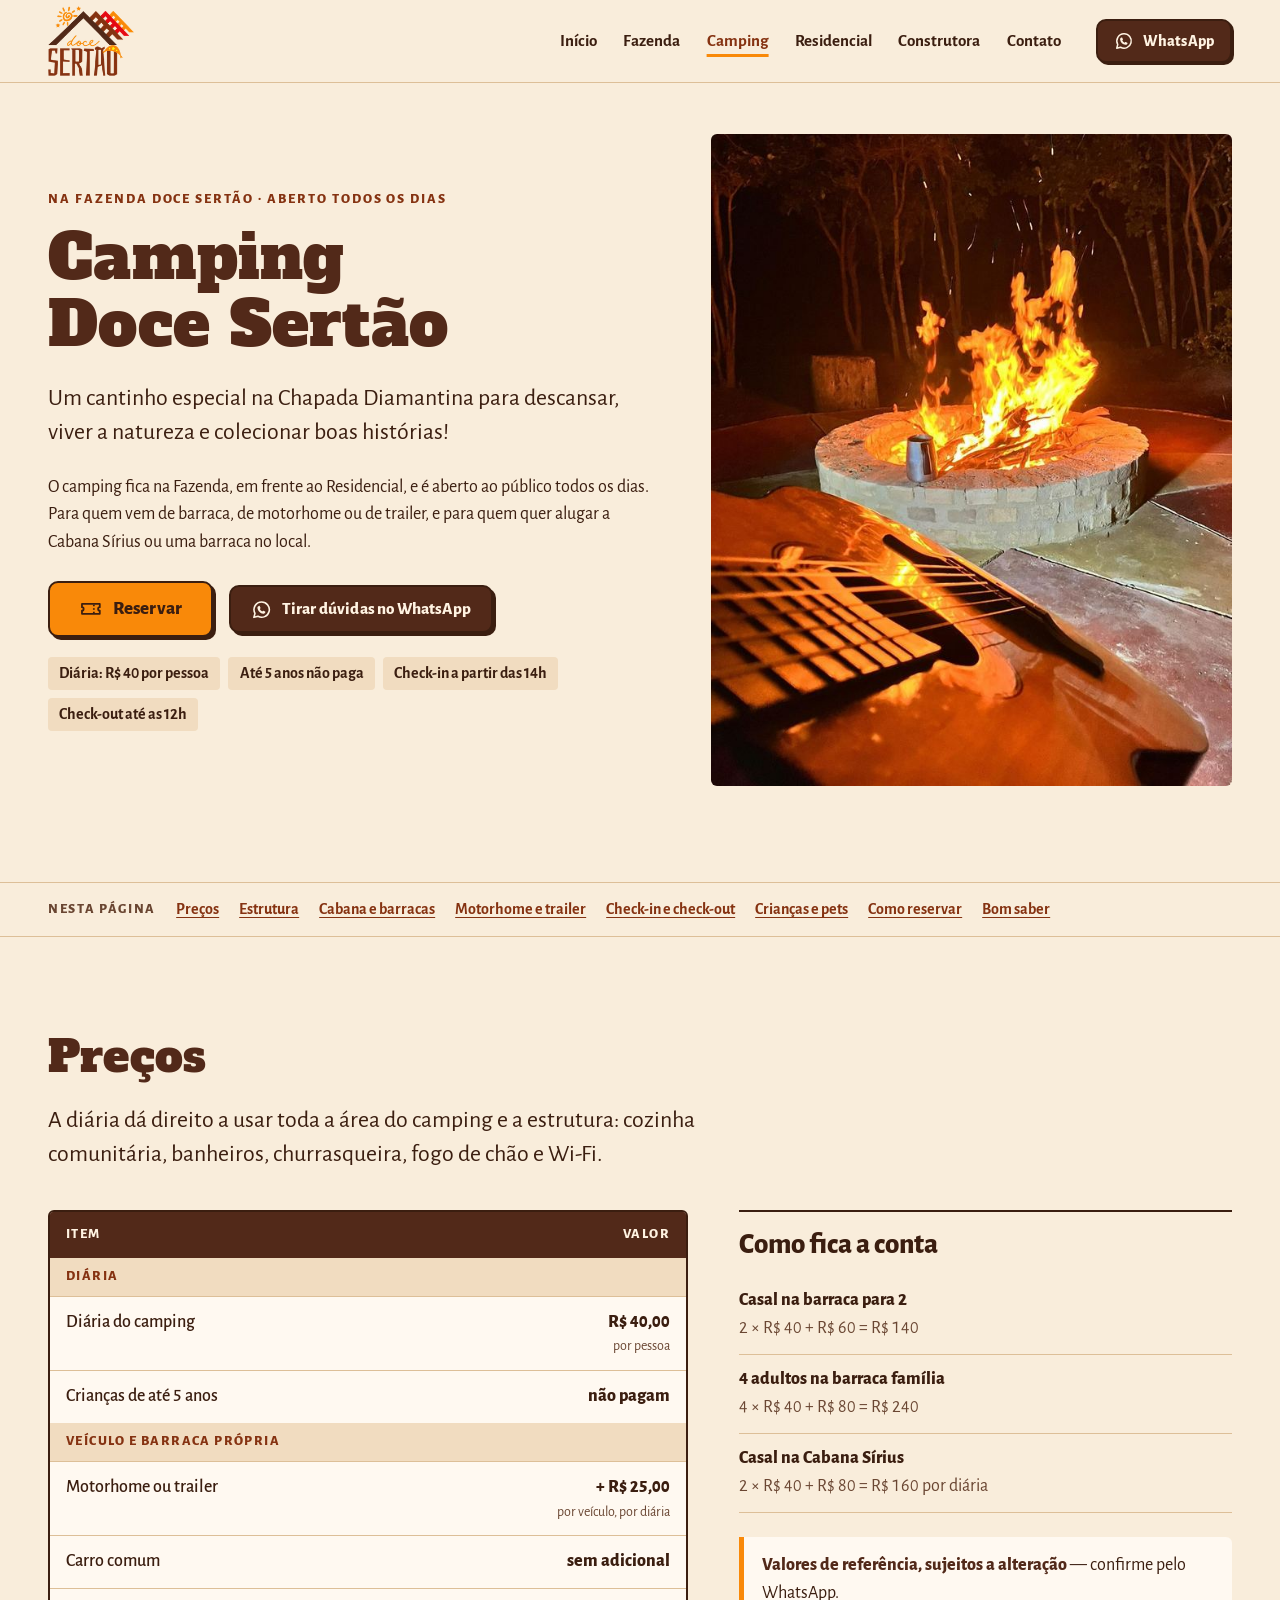
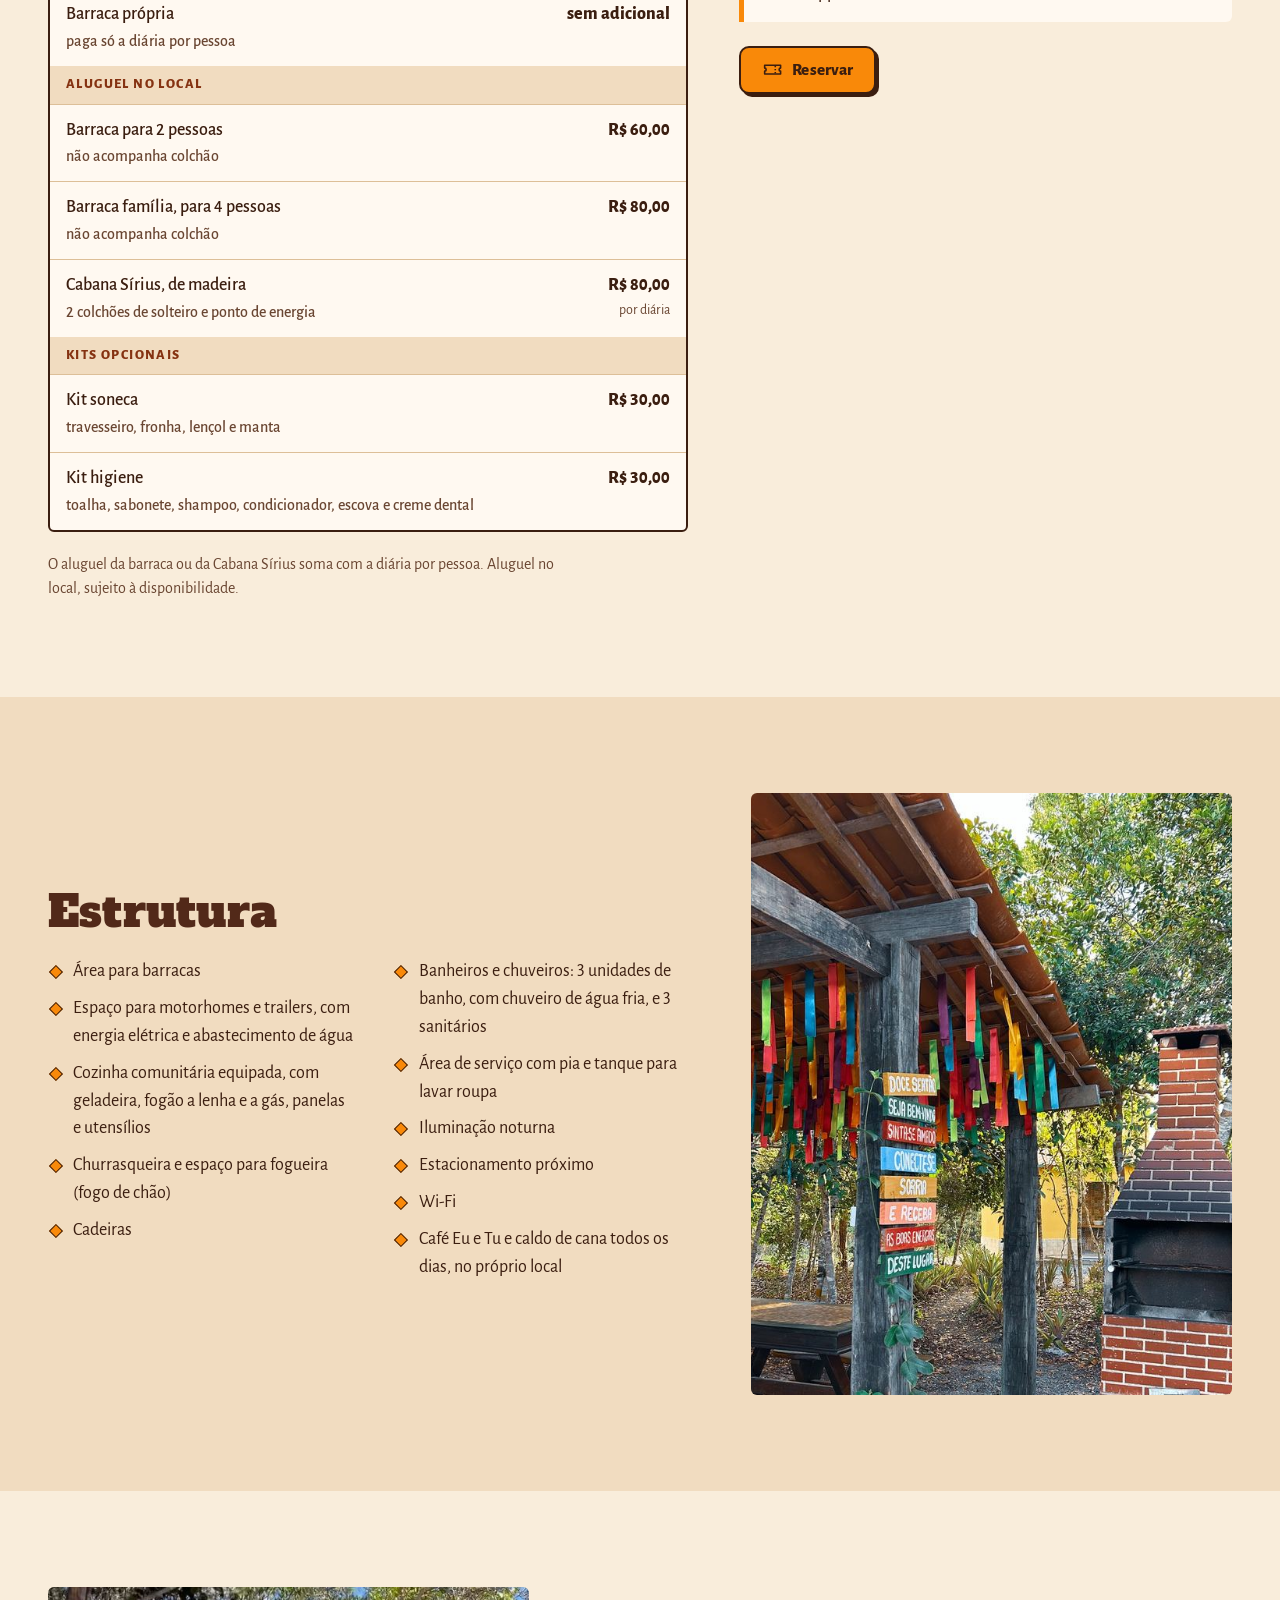
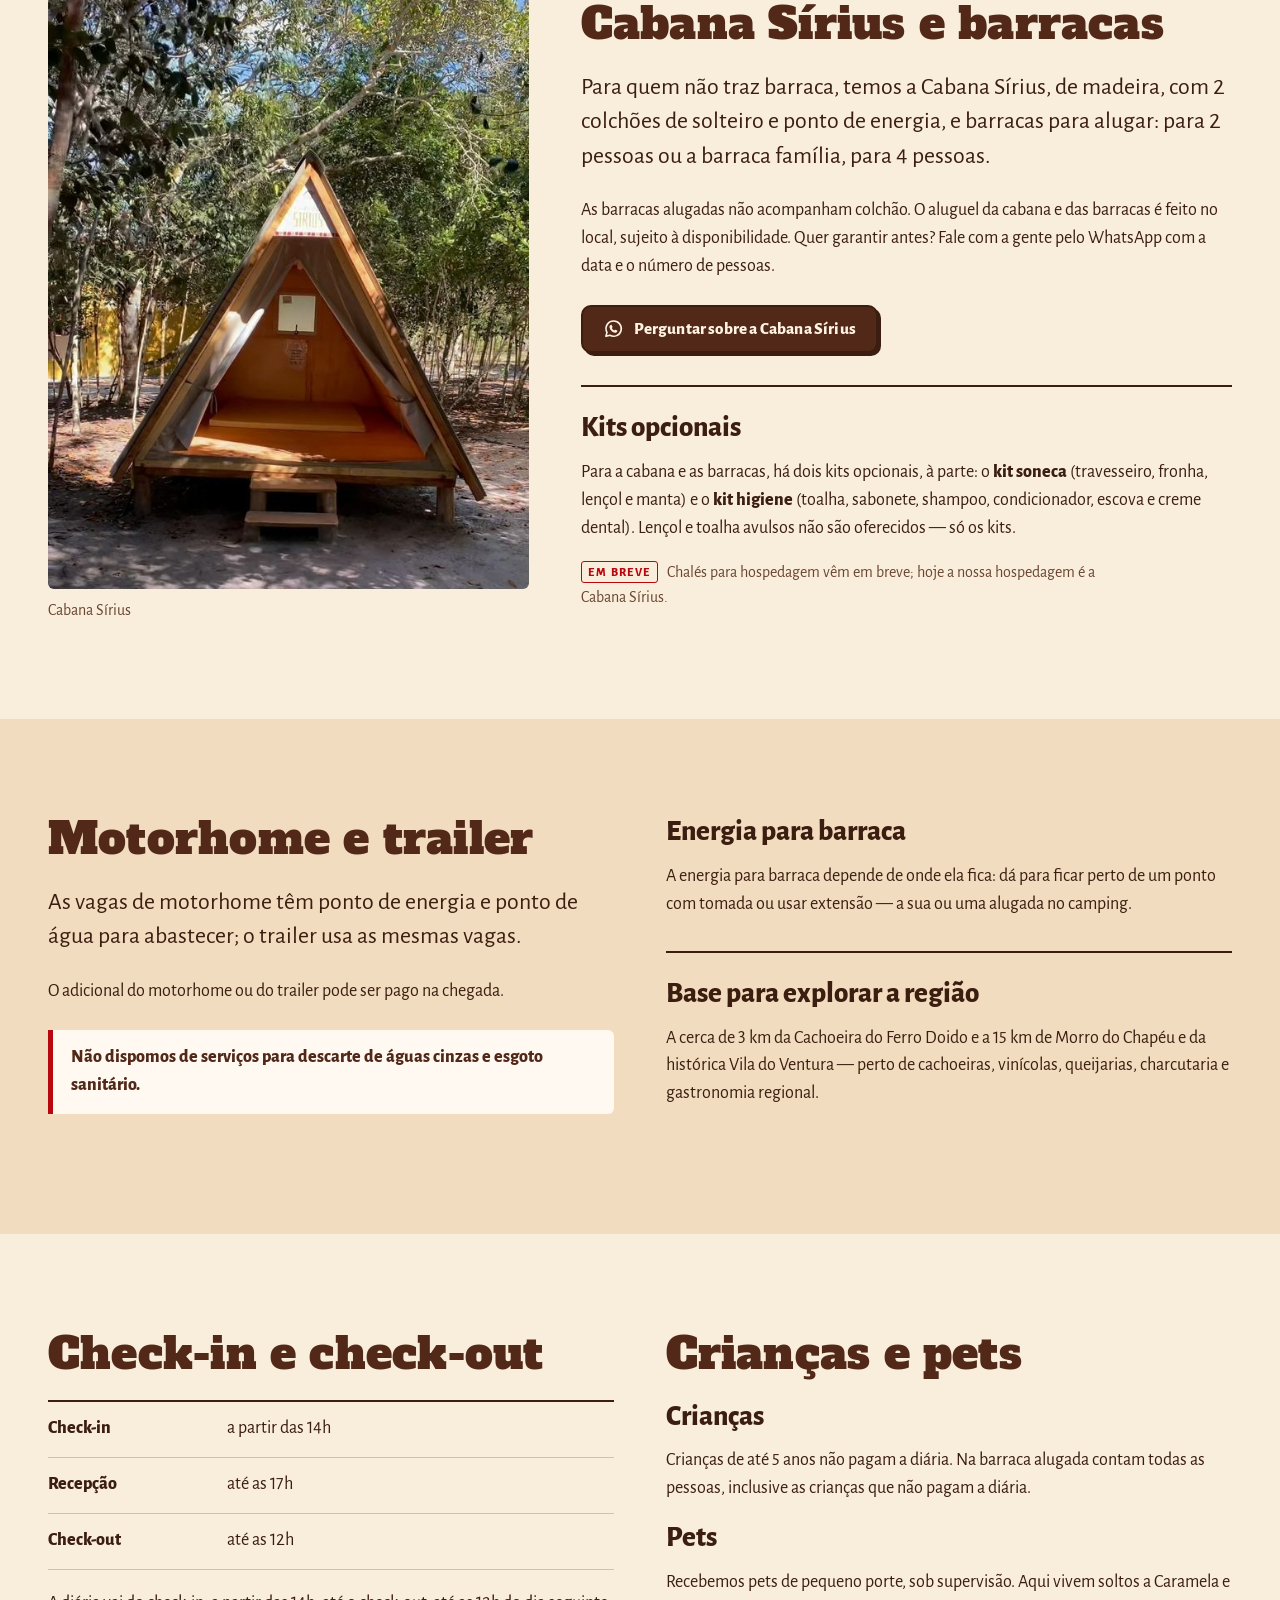
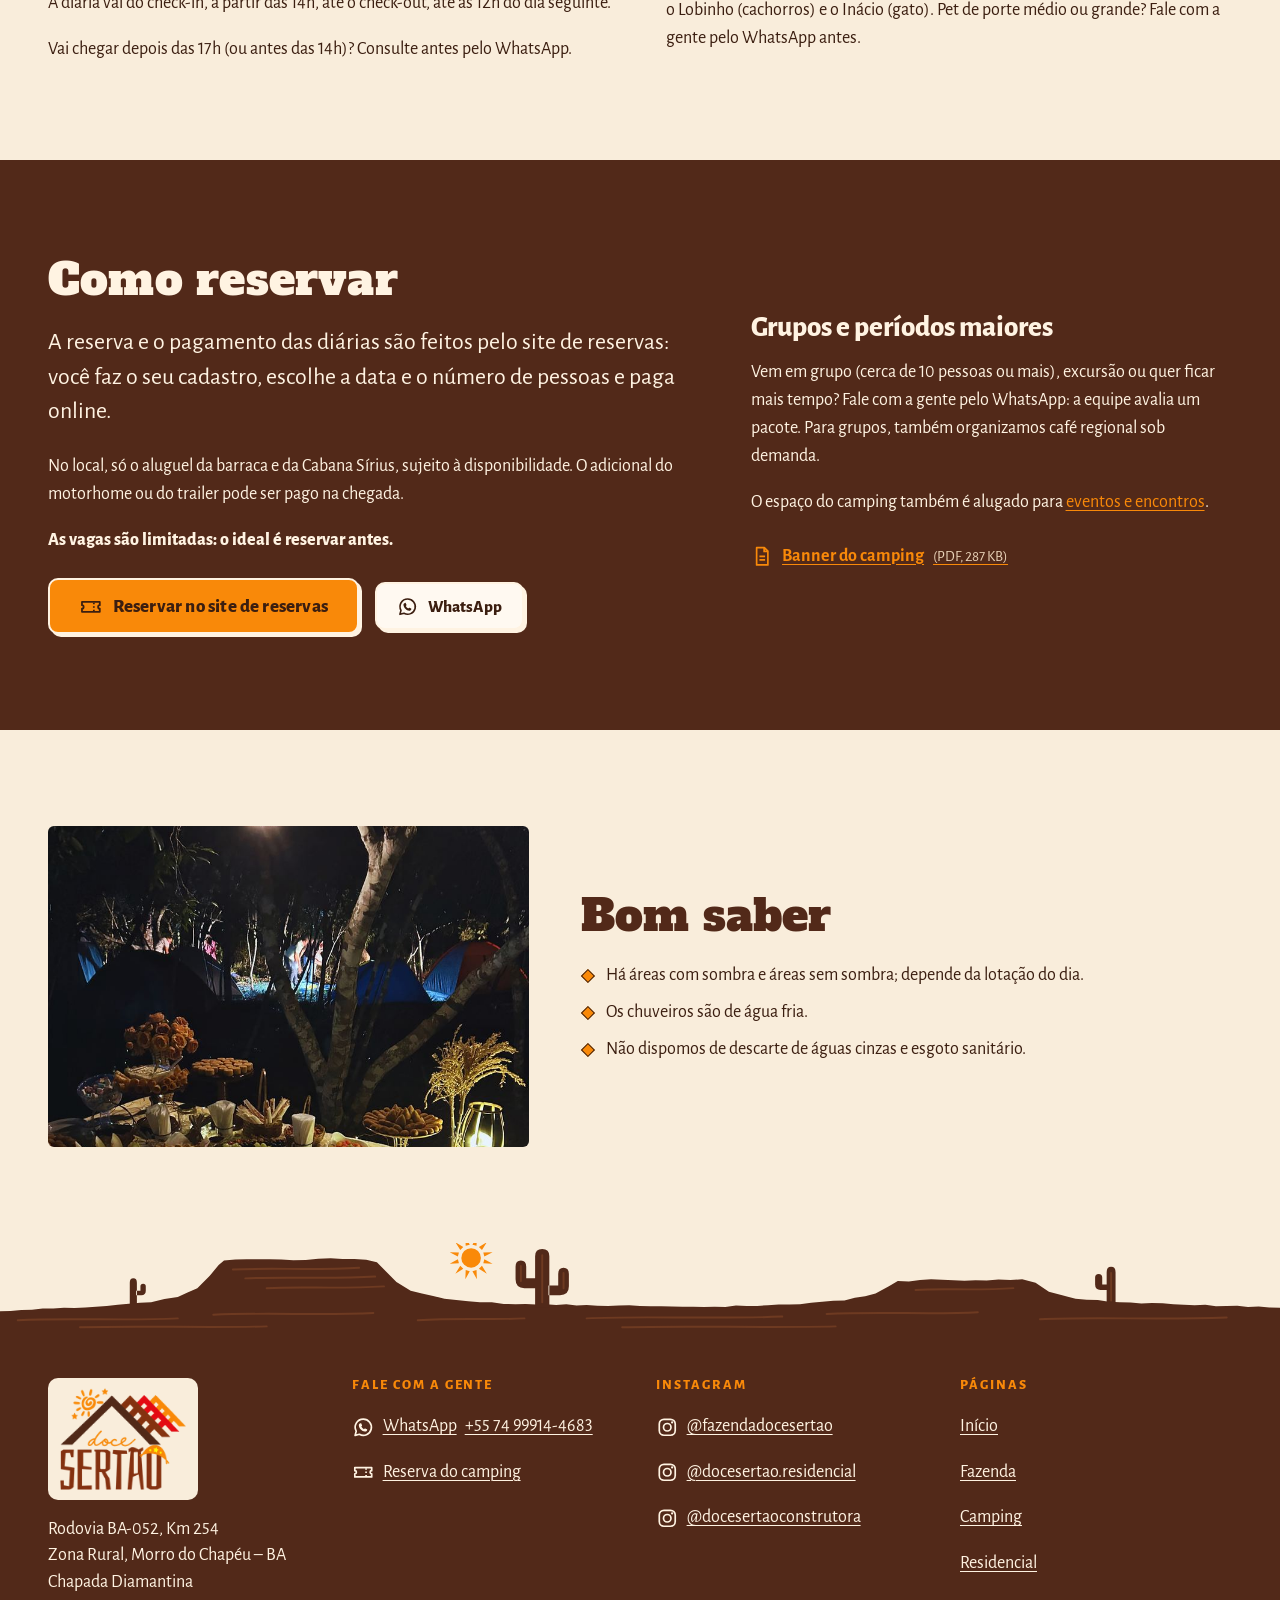
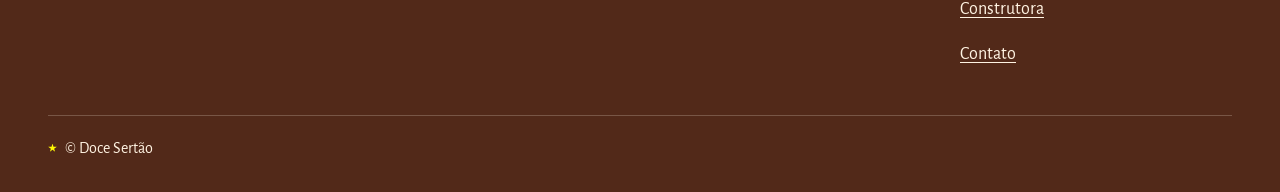
==== camping.html @ dc7612ef "Prévia do site Doce Sertão (não indexar)" ====
<!doctype html>
<html lang="pt-BR">
<head>
<meta charset="utf-8">
<meta name="viewport" content="width=device-width, initial-scale=1">
<meta name="robots" content="noindex, nofollow">
<title>Camping · Doce Sertão</title>
<meta name="description" content="Camping Doce Sertão, na Chapada Diamantina: barracas, motorhomes e trailers, Cabana Sírius e barracas para alugar. Diária de R$ 40 por pessoa, reserva online.">
<meta name="theme-color" content="#F9EDDB">
<meta name="color-scheme" content="light">
<link rel="icon" href="assets/logo/favicon-32.png" sizes="32x32" type="image/png">
<link rel="icon" href="assets/logo/doce-sertao-192.png" sizes="192x192" type="image/png">
<link rel="apple-touch-icon" href="assets/logo/apple-touch-icon.png">
<meta property="og:type" content="website">
<meta property="og:locale" content="pt_BR">
<meta property="og:site_name" content="Doce Sertão">
<meta property="og:title" content="Camping · Doce Sertão">
<meta property="og:description" content="Camping Doce Sertão, na Chapada Diamantina: barracas, motorhomes e trailers, Cabana Sírius e barracas para alugar. Diária de R$ 40 por pessoa, reserva online.">
<meta property="og:image" content="assets/logo/og-doce-sertao.png">
<meta property="og:image:width" content="1200">
<meta property="og:image:height" content="630">
<meta property="og:image:alt" content="Logo do Doce Sertão">
<meta name="twitter:card" content="summary_large_image">
<link rel="preconnect" href="https://fonts.googleapis.com">
<link rel="preconnect" href="https://fonts.gstatic.com" crossorigin>
<link rel="stylesheet" href="https://fonts.googleapis.com/css2?family=Alegreya+Sans:ital,wght@0,400;0,500;0,700;0,800;1,400&amp;family=Alfa+Slab+One&amp;display=swap">
<link rel="stylesheet" href="assets/css/estilo.css">
<script>document.documentElement.classList.add('js');</script>
<script src="assets/js/site.js" defer></script>
</head>
<body>
<svg width="0" height="0" style="position:absolute" aria-hidden="true" focusable="false">
  <symbol id="i-conversa" viewBox="0 0 24 24"><path fill="none" stroke="currentColor" stroke-width="1.8" stroke-linejoin="round" d="M12 3.4a8.6 8.6 0 0 0-7.5 12.8L3.3 20.7l4.6-1.2A8.6 8.6 0 1 0 12 3.4z"/><path fill="currentColor" d="M9.1 7.8c.3-.1.6 0 .8.3l.8 1.8c.1.3 0 .6-.2.8l-.6.6c.6 1.2 1.6 2.2 2.8 2.8l.6-.6c.2-.2.5-.3.8-.2l1.8.8c.3.1.4.5.3.8-.3 1.1-1.3 1.8-2.4 1.7-3.4-.4-6.1-3.1-6.5-6.5-.1-1.1.6-2.1 1.8-2.3z"/></symbol>
  <symbol id="i-insta" viewBox="0 0 24 24"><rect x="3.5" y="3.5" width="17" height="17" rx="5" fill="none" stroke="currentColor" stroke-width="1.8"/><circle cx="12" cy="12" r="4" fill="none" stroke="currentColor" stroke-width="1.8"/><circle cx="17.2" cy="6.8" r="1.2" fill="currentColor"/></symbol>
  <symbol id="i-doc" viewBox="0 0 24 24"><path fill="none" stroke="currentColor" stroke-width="1.8" stroke-linejoin="round" d="M6 2.8h8.2l3.8 3.8v14.6H6z"/><path fill="none" stroke="currentColor" stroke-width="1.8" d="M14 2.8v4h4M9 12.2h6M9 15.8h6"/></symbol>
  <symbol id="i-seta" viewBox="0 0 24 24"><path fill="none" stroke="currentColor" stroke-width="2" stroke-linecap="round" stroke-linejoin="round" d="M5 12h13M13 6l6 6-6 6"/></symbol>
  <symbol id="i-ingresso" viewBox="0 0 24 24"><path fill="none" stroke="currentColor" stroke-width="1.8" stroke-linejoin="round" d="M3 7h18v3.3a1.7 1.7 0 0 0 0 3.4V17H3v-3.3a1.7 1.7 0 0 0 0-3.4z"/><path fill="none" stroke="currentColor" stroke-width="1.8" stroke-dasharray="1.5 2" d="M15 7.8v8.4"/></symbol>
  <symbol id="i-local" viewBox="0 0 24 24"><path fill="none" stroke="currentColor" stroke-width="1.8" stroke-linejoin="round" d="M12 21.2s-6.6-6.1-6.6-11.2a6.6 6.6 0 0 1 13.2 0c0 5.1-6.6 11.2-6.6 11.2z"/><circle cx="12" cy="10" r="2.4" fill="none" stroke="currentColor" stroke-width="1.8"/></symbol>
  <symbol id="i-hora" viewBox="0 0 24 24"><circle cx="12" cy="12" r="8.6" fill="none" stroke="currentColor" stroke-width="1.8"/><path fill="none" stroke="currentColor" stroke-width="1.8" stroke-linecap="round" d="M12 7.4V12l3.1 2"/></symbol>
  <symbol id="i-xicara" viewBox="0 0 24 24"><path fill="none" stroke="currentColor" stroke-width="1.8" stroke-linejoin="round" d="M4 9h12v4.5a5 5 0 0 1-5 5H9a5 5 0 0 1-5-5zM16 10.5h1.5a2.5 2.5 0 0 1 0 5H16M3 21h14"/><path fill="none" stroke="currentColor" stroke-width="1.6" stroke-linecap="round" d="M8 3.5c-.8 1 .8 2 0 3M12 3.5c-.8 1 .8 2 0 3"/></symbol>
  <symbol id="i-barraca" viewBox="0 0 24 24"><path fill="none" stroke="currentColor" stroke-width="1.8" stroke-linejoin="round" d="M2.5 19.5h19M4.6 19.5 12 5.5l7.4 14M12 5.5V3.2M9.2 19.5 12 13l2.8 6.5"/></symbol>
</svg>
<a class="pular" href="#conteudo">Pular para o conteúdo</a>
<header class="topo">
  <div class="envelope topo__barra">
    <a class="topo__marca" href="index.html"><img src="assets/logo/doce-sertao-w160.png" srcset="assets/logo/doce-sertao-w160.png 1x, assets/logo/doce-sertao-w320.png 2x" width="160" height="130" alt="Doce Sertão, página inicial"></a>
    <button class="topo__menu" type="button" aria-expanded="false" aria-controls="menu-principal"><span class="topo__menu-icone" aria-hidden="true"></span>Menu</button>
    <nav class="topo__nav" id="menu-principal" aria-label="Principal">
      <ul>
        <li><a href="index.html">Início</a></li>
        <li><a href="fazenda.html">Fazenda</a></li>
        <li><a href="camping.html" aria-current="page">Camping</a></li>
        <li><a href="residencial.html">Residencial</a></li>
        <li><a href="construtora.html">Construtora</a></li>
        <li><a href="contato.html">Contato</a></li>
      </ul>
    </nav>
    <a class="btn btn--whats topo__whats" href="https://wa.me/5574999144683?text=Ol%C3%A1%21%20Vim%20pelo%20site%20e%20queria%20saber%20sobre%20o%20Camping%20Doce%20Sert%C3%A3o." target="_blank" rel="noopener"><svg class="ico" aria-hidden="true" focusable="false"><use href="#i-conversa"/></svg>WhatsApp<span class="visualmente-oculto"> (abre em nova aba)</span></a>
  </div>
</header>

<main id="conteudo">

  <section class="abertura" aria-labelledby="titulo">
    <div class="envelope abertura__grade">
      <div>
        <p class="sobretitulo">Na Fazenda Doce Sertão · aberto todos os dias</p>
        <h1 id="titulo">Camping Doce Sertão</h1>
        <p class="lead">Um cantinho especial na Chapada Diamantina para descansar, viver a natureza e colecionar boas histórias!</p>
        <p>O camping fica na Fazenda, em frente ao Residencial, e é aberto ao público todos os dias. Para quem vem de barraca, de motorhome ou de trailer, e para quem quer alugar a Cabana Sírius ou uma barraca no local.</p>
        <div class="botoes">
          <a class="btn btn--reservar btn--grande" href="https://www.visitemorrodochapeu.com.br/pt/tickets/3938" target="_blank" rel="noopener"><svg class="ico" aria-hidden="true" focusable="false"><use href="#i-ingresso"/></svg>Reservar<span class="visualmente-oculto"> (abre em nova aba)</span></a>
          <a class="btn btn--whats" href="https://wa.me/5574999144683?text=Ol%C3%A1%21%20Vim%20pelo%20site%20e%20queria%20saber%20sobre%20o%20Camping%20Doce%20Sert%C3%A3o." target="_blank" rel="noopener"><svg class="ico" aria-hidden="true" focusable="false"><use href="#i-conversa"/></svg>Tirar dúvidas no WhatsApp<span class="visualmente-oculto"> (abre em nova aba)</span></a>
        </div>
        <ul class="etiquetas" aria-label="Resumo">
          <li>Diária: R$ 40 por pessoa</li>
          <li>Até 5 anos não paga</li>
          <li>Check-in a partir das 14h</li>
          <li>Check-out até as 12h</li>
        </ul>
      </div>
      <figure class="abertura__foto"><img src="assets/fotos/fogueira-violao-800.jpg" srcset="assets/fotos/fogueira-violao-800.jpg 640w, assets/fotos/fogueira-violao-1600.jpg 1280w" sizes="(min-width: 75em) 540px, (min-width: 52em) 45vw, 100vw" width="1280" height="1600" alt="Fogueira acesa num círculo de pedras à noite, com um violão em primeiro plano" fetchpriority="high" decoding="async"></figure>
    </div>
  </section>

  <nav class="sumario" aria-label="Nesta página">
    <ul class="envelope">
      <li class="sumario__rotulo" aria-hidden="true">Nesta página</li>
      <li><a href="#precos">Preços</a></li>
      <li><a href="#estrutura">Estrutura</a></li>
      <li><a href="#hospedagem">Cabana e barracas</a></li>
      <li><a href="#motorhome">Motorhome e trailer</a></li>
      <li><a href="#horarios">Check-in e check-out</a></li>
      <li><a href="#criancas-e-pets">Crianças e pets</a></li>
      <li><a href="#reservar">Como reservar</a></li>
      <li><a href="#bom-saber">Bom saber</a></li>
    </ul>
  </nav>

  <section class="secao" id="precos" aria-labelledby="precos-titulo">
    <div class="envelope">
      <div class="cabeca-secao">
        <h2 id="precos-titulo">Preços</h2>
        <p class="lead">A diária dá direito a usar toda a área do camping e a estrutura: cozinha comunitária, banheiros, churrasqueira, fogo de chão e <span class="nowrap">Wi-Fi</span>.</p>
      </div>
      <div class="precos-camping">
        <div class="tabela-caixa">
          <table class="tabela">
            <caption class="visualmente-oculto">Preços do Camping Doce Sertão</caption>
            <thead>
              <tr><th scope="col">Item</th><th scope="col" class="valor">Valor</th></tr>
            </thead>
            <tbody>
              <tr class="grupo-linhas"><th scope="rowgroup" colspan="2">Diária</th></tr>
              <tr><th scope="row">Diária do camping</th><td class="valor">R$ 40,00<small>por pessoa</small></td></tr>
              <tr><th scope="row">Crianças de até 5 anos</th><td class="valor">não pagam</td></tr>
            </tbody>
            <tbody>
              <tr class="grupo-linhas"><th scope="rowgroup" colspan="2">Veículo e barraca própria</th></tr>
              <tr><th scope="row">Motorhome ou trailer</th><td class="valor">+ R$ 25,00<small>por veículo, por diária</small></td></tr>
              <tr><th scope="row">Carro comum</th><td class="valor">sem adicional</td></tr>
              <tr><th scope="row">Barraca própria<span class="detalhe">paga só a diária por pessoa</span></th><td class="valor">sem adicional</td></tr>
            </tbody>
            <tbody>
              <tr class="grupo-linhas"><th scope="rowgroup" colspan="2">Aluguel no local</th></tr>
              <tr><th scope="row">Barraca para 2 pessoas<span class="detalhe">não acompanha colchão</span></th><td class="valor">R$ 60,00</td></tr>
              <tr><th scope="row">Barraca família, para 4 pessoas<span class="detalhe">não acompanha colchão</span></th><td class="valor">R$ 80,00</td></tr>
              <tr><th scope="row">Cabana Sírius, de madeira<span class="detalhe">2 colchões de solteiro e ponto de energia</span></th><td class="valor">R$ 80,00<small>por diária</small></td></tr>
            </tbody>
            <tbody>
              <tr class="grupo-linhas"><th scope="rowgroup" colspan="2">Kits opcionais</th></tr>
              <tr><th scope="row">Kit soneca<span class="detalhe">travesseiro, fronha, lençol e manta</span></th><td class="valor">R$ 30,00</td></tr>
              <tr><th scope="row">Kit higiene<span class="detalhe">toalha, sabonete, shampoo, condicionador, escova e creme dental</span></th><td class="valor">R$ 30,00</td></tr>
            </tbody>
          </table>
          <p class="pequeno apos-ficha">O aluguel da barraca ou da Cabana Sírius soma com a diária por pessoa. Aluguel no local, sujeito à disponibilidade.</p>
        </div>
        <div>
          <div class="contas">
            <h3>Como fica a conta</h3>
            <ul>
              <li><strong>Casal na barraca para 2</strong><span class="conta">2 × R$ 40 + R$ 60 = R$ 140</span></li>
              <li><strong>4 adultos na barraca família</strong><span class="conta">4 × R$ 40 + R$ 80 = R$ 240</span></li>
              <li><strong>Casal na Cabana Sírius</strong><span class="conta">2 × R$ 40 + R$ 80 = R$ 160 por diária</span></li>
            </ul>
          </div>
          <div class="aviso">
            <p><strong>Valores de referência, sujeitos a alteração</strong> — confirme pelo WhatsApp.</p>
          </div>
          <div class="botoes">
            <a class="btn btn--reservar" href="https://www.visitemorrodochapeu.com.br/pt/tickets/3938" target="_blank" rel="noopener"><svg class="ico" aria-hidden="true" focusable="false"><use href="#i-ingresso"/></svg>Reservar<span class="visualmente-oculto"> (abre em nova aba)</span></a>
          </div>
        </div>
      </div>
    </div>
  </section>

  <section class="secao secao--areia" id="estrutura" aria-labelledby="estrutura-titulo">
    <div class="envelope duo duo--texto">
      <div>
        <h2 id="estrutura-titulo">Estrutura</h2>
        <ul class="lista-losango lista-losango--colunas">
          <li>Área para barracas</li>
          <li>Espaço para motorhomes e trailers, com energia elétrica e abastecimento de água</li>
          <li>Cozinha comunitária equipada, com geladeira, fogão a lenha e a gás, panelas e utensílios</li>
          <li>Churrasqueira e espaço para fogueira (fogo de chão)</li>
          <li>Cadeiras</li>
          <li>Banheiros e chuveiros: 3 unidades de banho, com chuveiro de água fria, e 3 sanitários</li>
          <li>Área de serviço com pia e tanque para lavar roupa</li>
          <li>Iluminação noturna</li>
          <li>Estacionamento próximo</li>
          <li><span class="nowrap">Wi-Fi</span></li>
          <li>Café Eu e Tu e caldo de cana todos os dias, no próprio local</li>
        </ul>
      </div>
      <figure class="foto foto--retrato"><img src="assets/fotos/churrasqueira-camping-800.jpg" srcset="assets/fotos/churrasqueira-camping-800.jpg 800w, assets/fotos/churrasqueira-camping-1600.jpg 1166w" sizes="(min-width: 75em) 480px, (min-width: 52em) 40vw, 100vw" width="1166" height="1126" alt="Churrasqueira de tijolos e mesa de madeira sob uma cobertura enfeitada com fitas coloridas" loading="lazy" decoding="async"></figure>
    </div>
  </section>

  <section class="secao" id="hospedagem" aria-labelledby="hospedagem-titulo">
    <div class="envelope duo duo--foto">
      <figure class="com-legenda">
        <div class="foto foto--retrato"><img src="assets/fotos/cabana-de-madeira-800.jpg" srcset="assets/fotos/cabana-de-madeira-800.jpg 582w, assets/fotos/cabana-de-madeira-1600.jpg 720w" sizes="(min-width: 75em) 500px, (min-width: 52em) 42vw, 100vw" width="720" height="990" alt="Cabana Sírius: pequena cabana de madeira em formato de A, sobre um estrado com degraus, entre as árvores" loading="lazy" decoding="async"></div>
        <figcaption class="legenda">Cabana Sírius</figcaption>
      </figure>
      <div>
        <h2 id="hospedagem-titulo">Cabana Sírius e barracas</h2>
        <p class="lead">Para quem não traz barraca, temos a Cabana Sírius, de madeira, com 2 colchões de solteiro e ponto de energia, e barracas para alugar: para 2 pessoas ou a barraca família, para 4 pessoas.</p>
        <p>As barracas alugadas não acompanham colchão. O aluguel da cabana e das barracas é feito no local, sujeito à disponibilidade. Quer garantir antes? Fale com a gente pelo WhatsApp com a data e o número de pessoas.</p>
        <div class="botoes">
          <a class="btn btn--whats" href="https://wa.me/5574999144683?text=Ol%C3%A1%21%20Vim%20pelo%20site%20e%20queria%20saber%20sobre%20a%20Cabana%20S%C3%ADrius." target="_blank" rel="noopener"><svg class="ico" aria-hidden="true" focusable="false"><use href="#i-conversa"/></svg>Perguntar sobre a Cabana Sírius<span class="visualmente-oculto"> (abre em nova aba)</span></a>
        </div>
        <div class="bloco-separado">
          <h3>Kits opcionais</h3>
          <p>Para a cabana e as barracas, há dois kits opcionais, à parte: o <strong>kit soneca</strong> (travesseiro, fronha, lençol e manta) e o <strong>kit higiene</strong> (toalha, sabonete, shampoo, condicionador, escova e creme dental). Lençol e toalha avulsos não são oferecidos — só os kits.</p>
          <p class="pequeno"><span class="etiqueta-breve">Em breve</span> Chalés para hospedagem vêm em breve; hoje a nossa hospedagem é a Cabana Sírius.</p>
        </div>
      </div>
    </div>
  </section>

  <section class="secao secao--areia" id="motorhome" aria-labelledby="motorhome-titulo">
    <div class="envelope duo duo--topo">
      <div>
        <h2 id="motorhome-titulo">Motorhome e trailer</h2>
        <p class="lead">As vagas de motorhome têm ponto de energia e ponto de água para abastecer; o trailer usa as mesmas vagas.</p>
        <p>O adicional do motorhome ou do trailer pode ser pago na chegada.</p>
        <div class="aviso aviso--forte">
          <p><strong>Não dispomos de serviços para descarte de águas cinzas e esgoto sanitário.</strong></p>
        </div>
      </div>
      <div>
        <h3>Energia para barraca</h3>
        <p>A energia para barraca depende de onde ela fica: dá para ficar perto de um ponto com tomada ou usar extensão — a sua ou uma alugada no camping.</p>
        <div class="bloco-separado">
          <h3>Base para explorar a região</h3>
          <p>A cerca de 3 km da Cachoeira do Ferro Doido e a 15 km de Morro do Chapéu e da histórica Vila do Ventura — perto de cachoeiras, vinícolas, queijarias, charcutaria e gastronomia regional.</p>
        </div>
      </div>
    </div>
  </section>

  <section class="secao" id="horarios" aria-labelledby="horarios-titulo">
    <div class="envelope duo duo--topo">
      <div>
        <h2 id="horarios-titulo">Check-in e check-out</h2>
        <dl class="ficha">
          <div><dt>Check-in</dt><dd>a partir das 14h</dd></div>
          <div><dt>Recepção</dt><dd>até as 17h</dd></div>
          <div><dt>Check-out</dt><dd>até as 12h</dd></div>
        </dl>
        <p class="apos-ficha">A diária vai do check-in, a partir das 14h, até o check-out, até as 12h do dia seguinte.</p>
        <p>Vai chegar depois das 17h (ou antes das 14h)? Consulte antes pelo WhatsApp.</p>
      </div>
      <div id="criancas-e-pets">
        <h2>Crianças e pets</h2>
        <h3>Crianças</h3>
        <p>Crianças de até 5 anos não pagam a diária. Na barraca alugada contam todas as pessoas, inclusive as crianças que não pagam a diária.</p>
        <h3>Pets</h3>
        <p>Recebemos pets de pequeno porte, sob supervisão. Aqui vivem soltos a Caramela e o Lobinho (cachorros) e o Inácio (gato). Pet de porte médio ou grande? Fale com a gente pelo WhatsApp antes.</p>
      </div>
    </div>
  </section>

  <section class="secao secao--terra" id="reservar" aria-labelledby="reservar-titulo">
    <div class="envelope duo duo--texto">
      <div>
        <h2 id="reservar-titulo">Como reservar</h2>
        <p class="lead">A reserva e o pagamento das diárias são feitos pelo site de reservas: você faz o seu cadastro, escolhe a data e o número de pessoas e paga online.</p>
        <p>No local, só o aluguel da barraca e da Cabana Sírius, sujeito à disponibilidade. O adicional do motorhome ou do trailer pode ser pago na chegada.</p>
        <p><strong>As vagas são limitadas: o ideal é reservar antes.</strong></p>
        <div class="botoes">
          <a class="btn btn--reservar btn--grande" href="https://www.visitemorrodochapeu.com.br/pt/tickets/3938" target="_blank" rel="noopener"><svg class="ico" aria-hidden="true" focusable="false"><use href="#i-ingresso"/></svg>Reservar no site de reservas<span class="visualmente-oculto"> (abre em nova aba)</span></a>
          <a class="btn btn--whats" href="https://wa.me/5574999144683?text=Ol%C3%A1%21%20Vim%20pelo%20site%20e%20queria%20saber%20sobre%20o%20Camping%20Doce%20Sert%C3%A3o." target="_blank" rel="noopener"><svg class="ico" aria-hidden="true" focusable="false"><use href="#i-conversa"/></svg>WhatsApp<span class="visualmente-oculto"> (abre em nova aba)</span></a>
        </div>
      </div>
      <div>
        <h3>Grupos e períodos maiores</h3>
        <p>Vem em grupo (cerca de 10 pessoas ou mais), excursão ou quer ficar mais tempo? Fale com a gente pelo WhatsApp: a equipe avalia um pacote. Para grupos, também organizamos café regional sob demanda.</p>
        <p>O espaço do camping também é alugado para <a href="fazenda.html#eventos">eventos e encontros</a>.</p>
        <p><a class="link-doc" href="docs/banner-camping-doce-sertao.pdf" type="application/pdf"><svg class="ico" aria-hidden="true" focusable="false"><use href="#i-doc"/></svg>Banner do camping <small>(PDF, 287 KB)</small></a></p>
      </div>
    </div>
  </section>

  <section class="secao" id="bom-saber" aria-labelledby="saber-titulo">
    <div class="envelope duo duo--foto">
      <figure class="foto foto--paisagem"><img src="assets/fotos/mesa-luau-800.jpg" srcset="assets/fotos/mesa-luau-800.jpg 800w, assets/fotos/mesa-luau-1600.jpg 1440w" sizes="(min-width: 75em) 500px, (min-width: 52em) 42vw, 100vw" width="1440" height="1420" alt="Mesa farta de petiscos, frutas e doces iluminada por lanternas à noite, sob uma árvore, com barracas ao fundo" loading="lazy" decoding="async"></figure>
      <div>
        <h2 id="saber-titulo">Bom saber</h2>
        <ul class="lista-losango">
          <li>Há áreas com sombra e áreas sem sombra; depende da lotação do dia.</li>
          <li>Os chuveiros são de água fria.</li>
          <li>Não dispomos de descarte de águas cinzas e esgoto sanitário.</li>
        </ul>
      </div>
    </div>
  </section>

</main>

<footer class="rodape">
  <svg class="xilo xilo--rodape" viewBox="0 0 1440 120" preserveAspectRatio="xMidYMax slice" aria-hidden="true" focusable="false"><g class="xilo__sol"><circle cx="530" cy="36" r="11"/><path d="M544.9,37.5 L554.1,42.5 L543.7,42.1 Z M542.2,44.8 L547.7,53.7 L538.8,48.2 Z M536.1,49.7 L536.5,60.1 L531.5,50.9 Z M528.5,50.9 L523.5,60.1 L523.9,49.7 Z M521.2,48.2 L512.3,53.7 L517.8,44.8 Z M516.3,42.1 L505.9,42.5 L515.1,37.5 Z M515.1,34.5 L505.9,29.5 L516.3,29.9 Z M517.8,27.2 L512.3,18.3 L521.2,23.8 Z M523.9,22.3 L523.5,11.9 L528.5,21.1 Z M531.5,21.1 L536.5,11.9 L536.1,22.3 Z M538.8,23.8 L547.7,18.3 L542.2,27.2 Z M543.7,29.9 L554.1,29.5 L544.9,34.5 Z"/></g><path fill="currentColor" d="M0,121 L0.0,96.0 L12.0,95.7 L24.0,94.6 L36.0,94.2 L48.0,92.8 L60.0,93.0 L72.0,92.1 L84.0,92.2 L96.0,91.9 L108.0,91.0 L120.0,90.0 L132.5,88.8 L145.0,87.5 L157.5,86.4 L170.0,86.0 L185.0,82.3 L200.0,80.0 L211.0,74.8 L222.0,70.0 L236.0,56.0 L246.0,44.0 L252.0,39.0 L264.7,37.8 L277.3,37.4 L290.0,37.5 L303.3,37.4 L316.7,37.9 L330.0,38.5 L344.0,38.2 L358.0,36.9 L372.0,36.5 L385.3,37.1 L398.7,37.2 L412.0,38.0 L424.0,41.0 L434.0,51.0 L446.0,63.0 L462.0,73.0 L474.7,76.0 L487.3,78.7 L500.0,82.0 L513.3,83.2 L526.7,84.8 L540.0,86.0 L553.3,85.9 L566.7,87.7 L580.0,88.0 L591.4,87.7 L602.9,88.3 L614.3,88.1 L625.7,89.0 L637.1,88.2 L648.6,89.5 L660.0,89.0 L672.0,89.8 L684.0,90.0 L696.0,89.6 L708.0,89.2 L720.0,90.0 L732.0,90.4 L744.0,90.4 L756.0,90.6 L768.0,90.8 L780.0,91.0 L792.0,91.2 L804.0,90.8 L816.0,91.1 L828.0,89.5 L840.0,90.0 L852.0,90.0 L864.0,89.2 L876.0,88.4 L888.0,88.5 L900.0,88.0 L912.5,86.4 L925.0,85.3 L937.5,84.3 L950.0,84.0 L961.7,80.9 L973.3,79.1 L985.0,76.0 L1000.0,68.0 L1010.0,62.0 L1022.5,62.4 L1035.0,60.7 L1047.5,60.1 L1060.0,60.5 L1072.5,61.2 L1085.0,61.6 L1097.5,61.2 L1110.0,61.5 L1123.3,60.2 L1136.7,60.9 L1150.0,60.0 L1165.0,64.0 L1180.0,74.0 L1195.0,78.0 L1210.0,82.0 L1222.5,83.0 L1235.0,83.2 L1247.5,85.4 L1260.0,86.0 L1272.0,86.1 L1284.0,87.3 L1296.0,86.8 L1308.0,87.0 L1320.0,88.0 L1332.0,88.7 L1344.0,89.3 L1356.0,88.6 L1368.0,90.3 L1380.0,90.0 L1392.0,89.7 L1404.0,91.1 L1416.0,90.7 L1428.0,91.8 L1440.0,92.0 L1440,121 Z"/><path fill="currentColor" d="M602,92 L602,34 Q602,26 610,26 Q618,26 618,34 L618,92 Z M603,70 L590,70 Q580,70 580,60 L580,46 Q580,39 586,39 Q592,39 592,46 L592,59 L603,59 Z M617,78 L630,78 Q640,78 640,68 L640,54 Q640,47 634,47 Q628,47 628,54 L628,67 L617,67 Z M1245,88 L1245,52 Q1245,46 1250,46 Q1255,46 1255,52 L1255,88 Z M1246,72 L1238,72 Q1232,72 1232,66 L1232,58 Q1232,54 1236,54 Q1240,54 1240,58 L1240,66 L1246,66 Z M146,90 L146,64 Q146,59 150,59 Q154,59 154,64 L154,90 Z M153,78 L159,78 Q164,78 164,73 L164,68 Q164,65 161,65 Q158,65 158,68 L158,73 L153,73 Z"/><path class="xilo__sulcos" d="M262,49 C300,47 360,50 404,47 M276,59 C320,57 372,60 422,57 M300,70 C340,68 380,71 432,68 M20,106 C80,103 140,107 200,104 M240,100 C300,97 360,101 420,98 M470,106 C520,103 556,106 590,104 M660,104 C720,101 800,105 880,102 M930,99 C990,96 1050,100 1100,97 M1030,72 C1060,70 1100,73 1140,70 M1170,105 C1230,102 1300,106 1380,103 M90,114 C160,112 230,115 300,113 M700,114 C780,112 860,115 940,113 M610,33 L610,86 M586,45 L586,62 M634,53 L634,70 M1250,53 L1250,84"/></svg>
  <div class="rodape__corpo">
    <div class="envelope rodape__grade">
      <div class="rodape__marca">
        <img src="assets/logo/doce-sertao-w320.png" width="320" height="260" alt="Doce Sertão" loading="lazy" decoding="async">
        <address>Rodovia BA-052, Km 254<br>Zona Rural, Morro do Chapéu&nbsp;–&nbsp;BA<br>Chapada Diamantina</address>
      </div>
      <div>
        <h2 class="rodape__titulo">Fale com a gente</h2>
        <ul>
          <li><a href="https://wa.me/5574999144683?text=Ol%C3%A1%21%20Vim%20pelo%20site%20e%20queria%20saber%20sobre%20o%20Camping%20Doce%20Sert%C3%A3o." target="_blank" rel="noopener"><svg class="ico" aria-hidden="true" focusable="false"><use href="#i-conversa"/></svg>WhatsApp <span class="nowrap">+55 74 99914-4683</span><span class="visualmente-oculto"> (abre em nova aba)</span></a></li>
          <li><a href="https://www.visitemorrodochapeu.com.br/pt/tickets/3938" target="_blank" rel="noopener"><svg class="ico" aria-hidden="true" focusable="false"><use href="#i-ingresso"/></svg>Reserva do camping<span class="visualmente-oculto"> (site de reservas, abre em nova aba)</span></a></li>
        </ul>
      </div>
      <div>
        <h2 class="rodape__titulo">Instagram</h2>
        <ul>
          <li><a href="https://www.instagram.com/fazendadocesertao" target="_blank" rel="noopener"><svg class="ico" aria-hidden="true" focusable="false"><use href="#i-insta"/></svg>@fazendadocesertao<span class="visualmente-oculto"> — Fazenda Doce Sertão (abre em nova aba)</span></a></li>
          <li><a href="https://www.instagram.com/docesertao.residencial" target="_blank" rel="noopener"><svg class="ico" aria-hidden="true" focusable="false"><use href="#i-insta"/></svg>@docesertao.residencial<span class="visualmente-oculto"> — Doce Sertão Residencial (abre em nova aba)</span></a></li>
          <li><a href="https://www.instagram.com/docesertaoconstrutora" target="_blank" rel="noopener"><svg class="ico" aria-hidden="true" focusable="false"><use href="#i-insta"/></svg>@docesertaoconstrutora<span class="visualmente-oculto"> — Doce Sertão Construtora (abre em nova aba)</span></a></li>
        </ul>
      </div>
      <nav aria-label="Rodapé">
        <h2 class="rodape__titulo">Páginas</h2>
        <ul>
          <li><a href="index.html">Início</a></li>
          <li><a href="fazenda.html">Fazenda</a></li>
          <li><a href="camping.html">Camping</a></li>
          <li><a href="residencial.html">Residencial</a></li>
          <li><a href="construtora.html">Construtora</a></li>
          <li><a href="contato.html">Contato</a></li>
        </ul>
      </nav>
    </div>
    <div class="envelope rodape__fim"><p>© Doce Sertão</p></div>
  </div>
</footer>
<a class="whats-fixo" href="https://wa.me/5574999144683?text=Ol%C3%A1%21%20Vim%20pelo%20site%20e%20queria%20saber%20sobre%20o%20Camping%20Doce%20Sert%C3%A3o." target="_blank" rel="noopener"><svg class="ico" aria-hidden="true" focusable="false"><use href="#i-conversa"/></svg>WhatsApp<span class="visualmente-oculto"> (abre em nova aba)</span></a>
</body>
</html>
---- assets/css/estilo.css ----
/* Doce Sertão — folha de estilo única do site.
   Cores da casa amostradas do master.png da logo (PIL, pixels opacos mais frequentes).
   Tema único, claro: o site é de um lugar ensolarado. */

:root {
  /* Logo (valores reais) */
  --logo-marrom-escuro: #522919; /* telhado de fora */
  --logo-marrom: #853211;        /* "SERTÃO" e 2º telhado */
  --logo-vermelho: #E40B14;      /* 3º telhado */
  --logo-laranja: #F98909;       /* 4º telhado, sol, "doce" */
  --logo-amarelo: #FEF903;       /* estrelas do chapéu */

  /* Papéis */
  --c-cal: #F9EDDB;          /* fundo: parede caiada pegando sol de fim de tarde */
  --c-areia: #F1DCC0;        /* faixas alternadas */
  --c-areia-funda: #E5CBA7;  /* sulcos da xilogravura, fios */
  --c-papel: #FFF9F1;        /* tabelas */
  --c-tinta: #3B1E10;        /* texto (marrom-escuro da logo, aprofundado) */
  --c-tinta-suave: #6A4632;  /* texto secundário */
  --c-linha: #DDBF98;        /* bordas e divisórias */
  --c-link: var(--logo-marrom);
  --c-alerta: #B8080F;       /* vermelho da logo escurecido para texto legível */
  --c-foco: #B8080F;
  --c-sobre-escuro: #FFF3E2; /* texto sobre marrom */

  /* Tipografia */
  --f-display: "Alfa Slab One", "Rockwell Extra Bold", "Rockwell", Georgia, serif;
  --f-texto: "Alegreya Sans", "Segoe UI", system-ui, -apple-system, sans-serif;

  /* Escala (razão ~1,25 no celular, ~1,33 no desktop) */
  --t-xs: 0.875rem;
  --t-s: 1rem;
  --t-m: 1.125rem;
  --t-l: clamp(1.25rem, 1.17rem + 0.4vw, 1.5rem);
  --t-xl: clamp(1.4rem, 1.25rem + 0.7vw, 1.875rem);
  --t-2xl: clamp(1.75rem, 1.4rem + 1.7vw, 2.75rem);
  --t-3xl: clamp(2.125rem, 1.5rem + 3vw, 3.875rem);
  --t-numero: clamp(4rem, 2.5rem + 7vw, 8.5rem);

  /* Espaço e forma */
  --gutter: clamp(16px, 4vw, 48px);
  --largura: 1200px;
  --secao: clamp(3.25rem, 2rem + 5vw, 6.5rem);
  --raio: 6px;
  --xilo-h: clamp(46px, 2rem + 4.5vw, 108px);
  --topo-h: 72px;
}

/* ---------- Base ---------- */
*, *::before, *::after { box-sizing: border-box; }

html {
  -webkit-text-size-adjust: 100%;
  text-size-adjust: 100%;
  scroll-padding-top: calc(var(--topo-h) + 16px);
}
@media (prefers-reduced-motion: no-preference) {
  html { scroll-behavior: smooth; }
}

body {
  margin: 0;
  background-color: var(--c-cal);
  color: var(--c-tinta);
  font-family: var(--f-texto);
  font-size: var(--t-m);
  line-height: 1.55;
  font-variant-numeric: lining-nums;
  font-kerning: normal;
}

img, svg { display: block; max-width: 100%; }
img { height: auto; }

h1, h2 {
  font-family: var(--f-display);
  font-weight: 400;
  line-height: 1.08;
  letter-spacing: 0.005em;
  color: var(--logo-marrom-escuro);
  margin: 0 0 0.5em;
  text-wrap: balance;
}
/* Com letra grande no celular, palavra comprida quebra em vez de empurrar a página para o lado */
h1, h2, h3 { overflow-wrap: break-word; }
.nowrap { white-space: nowrap; }
.alvo-44 { display: inline-flex; align-items: center; min-height: 44px; }
h1 { font-size: var(--t-3xl); }
h2 { font-size: var(--t-2xl); }
h3 {
  font-family: var(--f-texto);
  font-weight: 800;
  font-size: var(--t-xl);
  line-height: 1.2;
  margin: 0 0 0.45em;
  color: var(--c-tinta);
  text-wrap: balance;
}
h4 { font-size: var(--t-m); font-weight: 800; margin: 0 0 0.3em; }

p { margin: 0 0 1em; max-width: 66ch; }
p:last-child { margin-bottom: 0; }
ul, ol { margin: 0 0 1em; padding-left: 1.25em; }
strong { font-weight: 800; }

a {
  color: var(--c-link);
  text-decoration-thickness: 0.08em;
  text-underline-offset: 0.18em;
}
a:hover { color: var(--c-alerta); }

:focus-visible {
  outline: 3px solid var(--c-foco);
  outline-offset: 3px;
  border-radius: 2px;
}

.visualmente-oculto {
  position: absolute !important;
  width: 1px; height: 1px;
  margin: -1px; padding: 0;
  overflow: hidden;
  clip: rect(0 0 0 0);
  white-space: nowrap;
  border: 0;
}

.pular {
  position: absolute;
  left: 16px; top: -100px;
  z-index: 100;
  padding: 0.6em 1em;
  background: var(--c-tinta);
  color: var(--c-sobre-escuro);
  font-weight: 700;
  border-radius: var(--raio);
}
.pular:focus { top: 12px; }

/* ---------- Estrutura ---------- */
.envelope {
  width: min(100% - 2 * var(--gutter), var(--largura));
  margin-inline: auto;
}
.secao { padding-block: var(--secao); }
.secao--colada { padding-top: 0; }
.secao--areia { background-color: var(--c-areia); }
.secao--terra {
  background-color: var(--logo-marrom-escuro);
  color: var(--c-sobre-escuro);
  --c-link: var(--logo-laranja);
  --c-foco: var(--logo-amarelo);
}
.secao--terra h2, .secao--terra h3 { color: var(--c-sobre-escuro); }
.secao--terra a:hover { color: var(--logo-amarelo); }

.sobretitulo {
  font-size: var(--t-xs);
  font-weight: 800;
  letter-spacing: 0.14em;
  text-transform: uppercase;
  color: var(--logo-marrom);
  margin-bottom: 0.9rem;
}
.secao--terra .sobretitulo { color: var(--logo-laranja); }

.lead { font-size: var(--t-l); line-height: 1.45; }
.pequeno { font-size: var(--t-s); color: var(--c-tinta-suave); }
.secao--terra .pequeno { color: #E9D2B8; }

.cabeca-secao { margin-bottom: clamp(1.75rem, 3vw, 2.75rem); max-width: 46rem; }

/* ---------- Ícones e botões ---------- */
.ico { width: 1.25em; height: 1.25em; flex: none; }

.botoes { display: flex; flex-wrap: wrap; gap: 0.75rem 1rem; align-items: center; margin-top: 1.5rem; }

.btn {
  display: inline-flex;
  align-items: center;
  justify-content: center;
  gap: 0.55em;
  min-height: 48px;
  padding: 0.65em 1.2em;
  font: 800 1.0625rem/1.15 var(--f-texto);
  letter-spacing: 0.01em;
  text-decoration: none;
  text-align: center;
  color: var(--c-tinta);
  background: var(--c-papel);
  border: 2px solid var(--c-tinta);
  border-radius: 10px;
  box-shadow: 3px 3px 0 var(--c-tinta);
  transition: transform 0.12s ease, box-shadow 0.12s ease, background-color 0.12s ease;
}
.btn:hover { color: var(--c-tinta); transform: translate(-1px, -1px); box-shadow: 4px 4px 0 var(--c-tinta); }
.btn:active { transform: translate(2px, 2px); box-shadow: 1px 1px 0 var(--c-tinta); }
.btn--reservar { background: var(--logo-laranja); }
.btn--reservar:hover { background: #FF9A1F; }
.btn--whats { background: var(--logo-marrom-escuro); color: var(--c-sobre-escuro); }
.btn--whats:hover { background: var(--logo-marrom); color: var(--c-sobre-escuro); }
.btn--grande { min-height: 56px; font-size: 1.1875rem; padding-inline: 1.5em; }
@media (max-width: 30em) { .btn--grande { padding-inline: 1em; } }

.secao--terra .btn { border-color: var(--c-sobre-escuro); box-shadow: 3px 3px 0 var(--c-sobre-escuro); }
.secao--terra .btn--whats { background: var(--c-papel); color: var(--c-tinta); }

.link-seta {
  display: inline-flex;
  align-items: center;
  gap: 0.4em;
  font-weight: 800;
  min-height: 44px;
  overflow-wrap: anywhere;
}
.link-seta .ico { width: 1.1em; height: 1.1em; transition: transform 0.15s ease; }
.link-seta:hover .ico { transform: translateX(3px); }

.link-doc {
  display: inline-flex;
  align-items: center;
  gap: 0.5em;
  font-weight: 700;
  min-height: 44px;
}
.link-doc small { font-weight: 400; color: var(--c-tinta-suave); }
.secao--terra .link-doc small { color: #E9D2B8; }

/* ---------- Topo ---------- */
.topo {
  position: sticky;
  top: 0;
  z-index: 50;
  background-color: var(--c-cal);
  border-bottom: 1px solid var(--c-linha);
}
.topo__barra {
  display: flex;
  align-items: center;
  gap: 1rem;
  min-height: var(--topo-h);
  position: relative;
}
.topo__marca { display: block; flex: none; padding-block: 6px; }
.topo__marca img { height: 58px; width: auto; }

.topo__nav ul {
  list-style: none;
  margin: 0;
  padding: 0;
  display: flex;
  flex-wrap: wrap;
  gap: 0.25rem 0.25rem;
}
.topo__nav a {
  display: block;
  padding: 0.55rem 0.7rem;
  font-weight: 700;
  font-size: 1.0625rem;
  color: var(--c-tinta);
  text-decoration: none;
  border-radius: var(--raio);
}
.topo__nav a:hover { color: var(--logo-marrom); background: var(--c-areia); }
.topo__nav a[aria-current="page"] {
  color: var(--logo-marrom);
  text-decoration: underline;
  text-decoration-thickness: 3px;
  text-decoration-color: var(--logo-laranja);
  text-underline-offset: 0.45em;
}

.topo__menu { display: none; }
.topo__whats { margin-left: auto; min-height: 44px; padding: 0.5em 1em; font-size: 1rem; box-shadow: 2px 2px 0 var(--c-tinta); }

/* Sem JavaScript: o menu aparece inteiro, quebrando linha */
@media (max-width: 59.99em) {
  .topo__barra { flex-wrap: wrap; }
  .topo__whats { display: none; }
  .topo__nav { width: 100%; padding-bottom: 0.5rem; }

  .js .topo__menu {
    display: inline-flex;
    align-items: center;
    gap: 0.5em;
    margin-left: auto;
    min-height: 44px;
    padding: 0.45em 0.95em;
    font: 800 1rem/1 var(--f-texto);
    color: var(--c-tinta);
    background: var(--c-papel);
    border: 2px solid var(--c-tinta);
    border-radius: 10px;
    cursor: pointer;
  }
  .js .topo__barra { flex-wrap: nowrap; }
  .js .topo__nav {
    display: none;
    position: absolute;
    top: 100%;
    left: calc(-1 * var(--gutter));
    right: calc(-1 * var(--gutter));
    width: auto;
    padding: 0.5rem var(--gutter) 1.25rem;
    background: var(--c-cal);
    border-bottom: 2px solid var(--c-tinta);
    box-shadow: 0 18px 30px -18px rgba(59, 30, 16, 0.45);
  }
  .js.menu-aberto .topo__nav { display: block; }
  .js .topo__nav ul { flex-direction: column; gap: 0; }
  .js .topo__nav a {
    padding: 0.85rem 0.25rem;
    font-size: 1.25rem;
    border-bottom: 1px solid var(--c-linha);
    border-radius: 0;
  }
  .js .topo__nav li:last-child a { border-bottom: 0; }
}
.topo__menu-icone { width: 18px; height: 12px; position: relative; }
.topo__menu-icone::before, .topo__menu-icone::after {
  content: "";
  position: absolute; left: 0; right: 0;
  height: 2px; background: currentColor;
  transition: transform 0.15s ease, top 0.15s ease, bottom 0.15s ease;
}
.topo__menu-icone::before { top: 1px; }
.topo__menu-icone::after { bottom: 1px; }
.menu-aberto .topo__menu-icone::before { top: 5px; transform: rotate(45deg); }
.menu-aberto .topo__menu-icone::after { bottom: 5px; transform: rotate(-45deg); }

@media (min-width: 60em) {
  :root { --topo-h: 82px; }
  .topo__marca img { height: 70px; }
  .topo__nav { margin-left: auto; }
  .topo__whats { margin-left: 0.5rem; }
}

/* ---------- Faixa de xilogravura (o detalhe forte) ---------- */
.xilo {
  display: block;
  width: 100%;
  height: var(--xilo-h);
  color: var(--c-cal);
  --sulco: var(--c-areia-funda);
}
.xilo .xilo__sulcos { fill: none; stroke: var(--sulco); stroke-width: 2.2; stroke-linecap: round; }
.xilo .xilo__sol { fill: var(--logo-laranja); }
.xilo--heroi .xilo__sol { display: none; }
.xilo--rodape { color: var(--logo-marrom-escuro); --sulco: #6E3A21; margin-bottom: -3px; position: relative; }
.rodape__corpo { position: relative; }

/* ---------- Herói da página inicial ---------- */
.heroi {
  position: relative;
  isolation: isolate;
  display: grid;
  align-items: end;
  min-height: clamp(520px, 84svh, 860px);
  color: var(--c-sobre-escuro);
  background-color: #6B2F14;
}
.heroi__foto {
  position: absolute;
  inset: 0;
  width: 100%;
  height: 100%;
  object-fit: cover;
  object-position: 78% 50%;
  z-index: -2;
}
.heroi::before {
  content: "";
  position: absolute;
  inset: 0;
  z-index: -1;
  background:
    linear-gradient(to top, rgba(40, 18, 8, 0.8) 0%, rgba(40, 18, 8, 0.38) 22%, rgba(40, 18, 8, 0) 44%),
    linear-gradient(to right, rgba(40, 18, 8, 0.62) 0%, rgba(40, 18, 8, 0.32) 42%, rgba(40, 18, 8, 0) 66%);
}
.heroi__texto { padding-top: 7rem; padding-bottom: calc(var(--xilo-h) + clamp(1.5rem, 4vw, 3.25rem)); }
.heroi .sobretitulo { color: var(--c-sobre-escuro); text-shadow: 0 1px 3px rgba(40, 18, 8, 0.8); }
.heroi h1 {
  color: var(--c-sobre-escuro);
  max-width: 15ch;
  margin-bottom: 0.3em;
  text-shadow: 0 1px 2px rgba(40, 18, 8, 0.6), 0 0 18px rgba(40, 18, 8, 0.45);
}
/* O nome vai dentro do h1, com cara de sobretítulo */
.heroi h1 .sobretitulo { display: block; font-family: var(--f-texto); line-height: 1.3; margin-bottom: 0.9rem; }
/* Foco visível sobre a foto: anel amarelo entre dois aros escuros */
.heroi { --c-foco: var(--logo-amarelo); }
.heroi :focus-visible { box-shadow: 0 0 0 9px var(--c-tinta); }
@media (max-width: 51.99em) {
  /* Celular e tablet em pé: o sol fica sempre a ~30 px da borda direita, fora do título */
  .heroi__foto { object-position: calc(80% + 20vw - 30px) 50%; }
  .heroi::before {
    background:
      linear-gradient(to top, rgba(40, 18, 8, 0.8) 0%, rgba(40, 18, 8, 0.45) 38%, rgba(40, 18, 8, 0.2) 70%, rgba(40, 18, 8, 0.16) 100%),
      linear-gradient(to right, rgba(40, 18, 8, 0.52) 0%, rgba(40, 18, 8, 0.24) 55%, rgba(40, 18, 8, 0) 80%);
    /* O véu escuro não cobre o disco do sol (centro a 30 px da borda, a 56% da altura; raio ~10% da altura) */
    -webkit-mask-image: radial-gradient(circle at calc(100% - 30px) 56.3%, transparent 0, transparent clamp(42px, 6.7svh, 69px), #000 clamp(55px, 8.8svh, 90px));
    mask-image: radial-gradient(circle at calc(100% - 30px) 56.3%, transparent 0, transparent clamp(42px, 6.7svh, 69px), #000 clamp(55px, 8.8svh, 90px));
  }
}
.heroi__lead { font-size: var(--t-l); max-width: 30ch; margin: 0; }
@media (max-width: 23.99em) { .heroi__lead { max-width: 26ch; } }
@media (max-width: 22.49em) { .heroi h1 { font-size: 1.875rem; } .heroi__lead { max-width: 21ch; } }
.heroi .btn { border-color: var(--c-tinta); }
.heroi .xilo { position: absolute; left: 0; right: 0; bottom: -3px; }

/* ---------- Abertura das páginas internas ---------- */
.abertura { padding-block: clamp(1.75rem, 4vw, 4rem) var(--secao); }
.abertura__grade { display: grid; gap: clamp(1.75rem, 4vw, 4rem); align-items: center; }
.abertura__foto { margin: 0; aspect-ratio: 4 / 3; border-radius: var(--raio); overflow: hidden; background: var(--c-areia); }
.abertura__foto img { width: 100%; height: 100%; object-fit: cover; }
.abertura h1 { margin-bottom: 0.35em; }
@media (min-width: 52em) {
  .abertura__grade { grid-template-columns: 1.08fr 0.92fr; }
  .abertura__foto { aspect-ratio: 4 / 5; max-height: 78svh; }
  .abertura__foto--larga { aspect-ratio: 1 / 1; }
}

/* Etiquetas informativas: sem contorno, para não parecerem botões */
.etiquetas { display: flex; flex-wrap: wrap; gap: 0.5rem; list-style: none; padding: 0; margin: 1.25rem 0 0; }
.etiquetas li {
  padding: 0.25em 0.7em;
  border-radius: 4px;
  font-weight: 700;
  font-size: var(--t-s);
  background: var(--c-areia);
}

/* Sumário da página */
.sumario { border-block: 1px solid var(--c-linha); }
.sumario ul { list-style: none; margin-block: 0; padding: 0.3rem 0; display: flex; flex-wrap: wrap; gap: 0 1.25rem; }
.sumario a { display: inline-flex; align-items: center; min-height: 44px; font-weight: 700; font-size: var(--t-s); }
.sumario__rotulo { display: flex; align-items: center; min-height: 44px; font-size: var(--t-xs); font-weight: 800; letter-spacing: 0.12em; text-transform: uppercase; color: var(--c-tinta-suave); }

/* ---------- Blocos de conteúdo ---------- */
.duo { display: grid; gap: clamp(1.75rem, 4vw, 4.5rem); align-items: center; }
@media (min-width: 52em) {
  .duo { grid-template-columns: 1fr 1fr; }
  .duo--texto { grid-template-columns: 1.15fr 0.85fr; }
  .duo--foto { grid-template-columns: 0.85fr 1.15fr; }
  .duo--inverso > :first-child { order: 2; }
  .duo--topo { align-items: start; }
}

.foto { margin: 0; border-radius: var(--raio); overflow: hidden; background: var(--c-areia); }
.foto img { width: 100%; height: 100%; object-fit: cover; }
.foto--retrato { aspect-ratio: 4 / 5; }
.foto--paisagem { aspect-ratio: 3 / 2; }
.foto--quadrada { aspect-ratio: 1 / 1; }
.foto--alta { aspect-ratio: 4 / 5; }
@media (min-width: 52em) { .foto--alta { aspect-ratio: 9 / 14; } }
/* Tablet em pé (uma coluna): fotos mais baixas, para a foto não ocupar a tela inteira */
@media (min-width: 40em) and (max-width: 51.99em) {
  .abertura__foto,
  .duo > .foto:not(.foto--alta),
  .duo > .com-legenda > .foto,
  .frente > .foto,
  .frente__foto > .foto:not(.foto--extra) { aspect-ratio: 4 / 3; max-height: 60svh; }
}
/* Itens de grade podem encolher (letra grande no celular não estoura a largura) */
.heroi > *, .abertura__grade > *, .duo > *, .grupo > *, .frente > *, .preserva > *, .precos-camping > *, .tabelas-residencial > *, .rodape__grade > * { min-width: 0; }
.legenda { font-size: var(--t-s); color: var(--c-tinta-suave); margin-top: 0.6rem; }
figure.com-legenda { margin: 0; }
figure.com-legenda .foto { margin: 0; }

.par-fotos { display: grid; grid-template-columns: 1.25fr 1fr; gap: clamp(0.6rem, 1.5vw, 1rem); align-items: end; }
.par-fotos > :last-child { margin-bottom: clamp(1.5rem, 5vw, 3.5rem); }

.mosaico { display: grid; grid-template-columns: repeat(2, 1fr); gap: clamp(0.6rem, 1.5vw, 1rem); margin-top: clamp(2rem, 4vw, 3rem); }
@media (min-width: 52em) { .mosaico { grid-template-columns: repeat(4, 1fr); } }
.mosaico .foto { aspect-ratio: 1 / 1; }

/* Lista com losango de cordel */
.lista-losango { list-style: none; padding: 0; }
.lista-losango li { position: relative; padding-left: 1.4em; margin-bottom: 0.5em; }
.lista-losango li::before {
  content: "";
  position: absolute;
  left: 0.15em;
  top: 0.5em;
  width: 0.55em;
  height: 0.55em;
  background: var(--logo-laranja);
  border: 1.5px solid var(--c-tinta);
  transform: rotate(45deg);
}
.secao--terra .lista-losango li::before { border-color: var(--c-sobre-escuro); }
@media (min-width: 40em) { .lista-losango--colunas { columns: 2; column-gap: 2.5rem; } .lista-losango--colunas li { break-inside: avoid; } }

/* Fichas de definição (horários, infraestrutura) */
.ficha { margin: 0; display: grid; gap: 0; border-top: 2px solid var(--c-tinta); }
.ficha > div { display: grid; gap: 0.15rem 1.5rem; padding: 0.85rem 0; border-bottom: 1px solid var(--c-linha); }
@media (min-width: 40em) { .ficha > div { grid-template-columns: minmax(9rem, 0.4fr) 1fr; } }
.ficha dt { font-weight: 800; }
.ficha dd { margin: 0; }
.secao--terra .ficha { border-top-color: var(--c-sobre-escuro); }
.secao--terra .ficha > div { border-bottom-color: rgba(255, 243, 226, 0.25); }

/* Avisos */
.aviso {
  border-left: 5px solid var(--logo-laranja);
  background: var(--c-papel);
  padding: 0.9rem 1.1rem;
  border-radius: 0 var(--raio) var(--raio) 0;
  margin: 1.5rem 0;
  max-width: 66ch;
}
.aviso p { margin: 0; }
.aviso--forte { border-left-color: var(--c-alerta); }
.aviso strong { color: var(--logo-marrom-escuro); }

/* Em breve */
.etiqueta-breve {
  display: inline-block;
  padding: 0.18em 0.55em 0.12em;
  border: 1.5px solid var(--c-alerta);
  border-radius: 3px;
  color: var(--c-alerta);
  font-size: 0.75rem;
  font-weight: 800;
  letter-spacing: 0.12em;
  text-transform: uppercase;
  line-height: 1.3;
  vertical-align: 0.15em;
  background: transparent;
  white-space: nowrap;
}
p > .etiqueta-breve { margin-right: 0.45em; }
.breve-grade { list-style: none; padding: 0; margin: 0; display: grid; gap: 0.75rem; grid-template-columns: repeat(auto-fill, minmax(min(100%, 13rem), 1fr)); }
/* Colunas pela quantidade de itens, para não sobrar um cartão sozinho na última linha */
.breve-grade--4 { grid-template-columns: minmax(0, 1fr); }
@media (min-width: 30em) { .breve-grade--4 { grid-template-columns: repeat(2, minmax(0, 1fr)); } }
.breve-grade--9 { grid-template-columns: minmax(0, 1fr); }
@media (min-width: 40em) { .breve-grade--9 { grid-template-columns: repeat(3, minmax(0, 1fr)); } }
.breve-grade li {
  border: 2px dashed var(--c-linha);
  border-radius: var(--raio);
  padding: 1rem 1.1rem 1.1rem;
  background: rgba(255, 249, 241, 0.55);
}
.breve-grade strong { display: block; font-size: 1.1875rem; margin: 0.45rem 0 0.15rem; }
.breve-grade span:not(.etiqueta-breve) { color: var(--c-tinta-suave); font-size: var(--t-s); }

/* ---------- Página inicial ---------- */
.faixa-info { border-bottom: 1px solid var(--c-linha); }
.faixa-info ul { list-style: none; margin-block: 0; padding: 1.25rem 0 1.5rem; display: grid; gap: 1rem 2rem; }
@media (min-width: 52em) { .faixa-info ul { grid-template-columns: repeat(3, 1fr); } }
.faixa-info li { display: flex; gap: 0.75rem; align-items: flex-start; font-size: var(--t-s); line-height: 1.4; }
.faixa-info .ico { width: 1.6rem; height: 1.6rem; color: var(--logo-marrom); margin-top: 0.1rem; }
.faixa-info strong { display: block; font-size: var(--t-m); }

.grupo { display: grid; gap: 1.25rem clamp(2rem, 5vw, 5rem); }
@media (min-width: 52em) { .grupo { grid-template-columns: 0.9fr 1.1fr; align-items: start; } }
.frase-grande {
  font-family: var(--f-texto);
  font-style: italic;
  font-size: var(--t-xl);
  line-height: 1.3;
  color: var(--logo-marrom);
  border-top: 2px solid var(--c-tinta);
  padding-top: 1rem;
  margin-top: 1.75rem;
  max-width: 34ch;
}

.frentes { display: grid; gap: clamp(3.5rem, 7vw, 6.5rem); }
.frente { display: grid; gap: clamp(1.25rem, 3vw, 3.5rem); align-items: center; }
.frente h3 { font-family: var(--f-display); font-weight: 400; font-size: clamp(1.5rem, 1.2rem + 1.2vw, 2.25rem); line-height: 1.08; color: var(--logo-marrom-escuro); }
.frente__dado { font-weight: 700; border-top: 1px solid var(--c-linha); padding-top: 0.75rem; margin-top: 1.25rem; }
.frente__dado span { display: inline-block; margin-right: 1.25rem; }
@media (min-width: 52em) {
  .frente { grid-template-columns: 1.1fr 0.9fr; }
  .frente--inversa { grid-template-columns: 0.9fr 1.1fr; }
  .frente--inversa > .frente__foto { order: 2; }
  .frente--inversa.frente--estreita { grid-template-columns: 1.25fr 0.75fr; }
}
.frente__foto { position: relative; }
.frente__foto .foto--extra {
  position: absolute;
  width: 42%;
  right: -4%;
  bottom: -8%;
  border: 6px solid var(--c-cal);
  border-radius: calc(var(--raio) + 4px);
}
@media (max-width: 51.99em) { .frente__foto .foto--extra { right: 8px; bottom: -14%; width: 40%; } .frente__foto--com-extra { margin-bottom: 12%; } }
.aparte { margin-top: 1.25rem; padding: 0.9rem 1.1rem; background: var(--c-areia); border-radius: var(--raio); }
.aparte strong { color: var(--logo-marrom-escuro); }

.preserva { display: grid; gap: clamp(2rem, 5vw, 5rem); align-items: center; }
@media (min-width: 52em) { .preserva { grid-template-columns: 1.3fr 0.7fr; } }
.preserva h2 { display: grid; gap: 0.15em; }
.preserva h2 > * { min-width: 0; }
.preserva__cerca { font-family: var(--f-texto); font-weight: 800; font-size: var(--t-l); letter-spacing: 0.02em; color: #FFD9A8; }
.preserva__numero { font-size: var(--t-numero); line-height: 0.9; color: var(--logo-laranja); }
.preserva__resto { font-size: var(--t-2xl); }
.preserva .foto { max-width: 380px; justify-self: center; width: 100%; }

.chamada-final { text-align: center; }
.chamada-final h2 { font-size: var(--t-3xl); }
.chamada-final p { margin-inline: auto; }
.chamada-final .botoes { justify-content: center; }

/* ---------- Tabelas ---------- */
.tabela-caixa { max-width: 100%; overflow-x: auto; }
table { border-collapse: collapse; width: 100%; font-variant-numeric: lining-nums tabular-nums; }
caption { text-align: left; }
.tabela {
  background: var(--c-papel);
  border: 2px solid var(--c-tinta);
  border-radius: var(--raio);
  border-collapse: separate;
  border-spacing: 0;
  overflow: hidden;
}
.tabela th, .tabela td { padding: 0.75rem 1rem; text-align: left; vertical-align: top; border-bottom: 1px solid var(--c-linha); }
.tabela tr:last-child > * { border-bottom: 0; }
.tabela thead tr { background: var(--logo-marrom-escuro); }
.tabela thead th {
  background: var(--logo-marrom-escuro);
  color: var(--c-sobre-escuro);
  font-size: var(--t-xs);
  letter-spacing: 0.1em;
  text-transform: uppercase;
  font-weight: 800;
  border-bottom: 0;
}
.tabela tbody th { font-weight: 500; }
.tabela .valor { text-align: right; white-space: nowrap; font-weight: 800; }
.tabela .valor small { display: block; font-weight: 400; font-size: var(--t-xs); color: var(--c-tinta-suave); white-space: normal; }
.tabela .grupo-linhas th {
  background: var(--c-areia);
  font-size: var(--t-xs);
  font-weight: 800;
  letter-spacing: 0.1em;
  text-transform: uppercase;
  color: var(--logo-marrom);
  padding-block: 0.5rem;
}
.tabela .detalhe { display: block; font-size: var(--t-s); color: var(--c-tinta-suave); }

.precos-camping { display: grid; gap: clamp(2rem, 4vw, 3.5rem); align-items: start; }
@media (min-width: 60em) { .precos-camping { grid-template-columns: minmax(0, 40rem) minmax(17rem, 1fr); } }
.contas { border-top: 2px solid var(--c-tinta); padding-top: 1rem; }
.contas ul { list-style: none; padding: 0; margin: 0; }
.contas li { padding: 0.7rem 0; border-bottom: 1px solid var(--c-linha); }
.contas li strong { display: block; }
.contas .conta { font-variant-numeric: lining-nums tabular-nums; color: var(--c-tinta-suave); }

/* Tabela do Residencial: um quadro por metragem */
.tabelas-residencial { display: grid; gap: 1.25rem; grid-template-columns: repeat(auto-fit, minmax(min(100%, 19rem), 1fr)); margin-top: 1.5rem; }
.tabela-metragem caption {
  font-family: var(--f-display);
  font-size: var(--t-xl);
  color: var(--logo-marrom-escuro);
  padding-bottom: 0.5rem;
}
.tabela-metragem caption span { display: block; font-family: var(--f-texto); font-size: var(--t-s); font-weight: 700; color: var(--c-tinta); margin-top: 0.2rem; }
.tabela-metragem th, .tabela-metragem td { padding: 0.65rem 0.85rem; }
.tabela-metragem tbody th { font-weight: 700; }
.tabela-metragem tbody th small { display: block; font-weight: 400; font-size: var(--t-xs); color: var(--c-tinta-suave); }

/* ---------- WhatsApp por assunto (contato) ---------- */
.assuntos { list-style: none; padding: 0; margin: 0; display: grid; grid-template-columns: repeat(auto-fill, minmax(min(100%, 17rem), 1fr)); gap: 0 2rem; border-top: 2px solid var(--c-tinta); }
.assuntos a {
  display: flex;
  align-items: center;
  justify-content: space-between;
  gap: 1rem;
  min-height: 56px;
  padding: 0.75rem 0;
  border-bottom: 1px solid var(--c-linha);
  text-decoration: none;
  font-weight: 700;
  color: var(--c-tinta);
}
.assuntos a:hover { color: var(--logo-marrom); }
.assuntos a:hover .ico { transform: translateX(3px); }
.assuntos .ico { color: var(--logo-marrom); transition: transform 0.15s ease; }

.perfis { list-style: none; padding: 0; margin: 0; display: grid; gap: 1rem; grid-template-columns: repeat(auto-fit, minmax(min(100%, 16rem), 1fr)); }
.perfis a { display: inline-flex; align-items: center; gap: 0.5em; font-weight: 800; font-size: var(--t-l); min-height: 44px; overflow-wrap: anywhere; }
.perfis p { margin: 0.1rem 0 0; color: var(--c-tinta-suave); font-size: var(--t-s); }

.endereco { font-style: normal; font-size: var(--t-l); line-height: 1.4; font-weight: 700; margin-bottom: 1rem; }

/* ---------- Rodapé ---------- */
.rodape { margin-top: 0; }
.rodape__corpo {
  background: var(--logo-marrom-escuro);
  color: var(--c-sobre-escuro);
  padding: clamp(2rem, 4vw, 3rem) 0 2rem;
  --c-link: var(--c-sobre-escuro);
  --c-foco: var(--logo-amarelo);
}
.rodape a { color: var(--c-sobre-escuro); }
.rodape a:hover { color: var(--logo-laranja); }
.rodape__grade { display: grid; gap: 2rem; grid-template-columns: repeat(auto-fit, minmax(min(100%, 13rem), 1fr)); align-items: start; }
.rodape__marca img { width: 150px; height: auto; background: var(--c-cal); border-radius: 10px; padding: 10px 12px; }
.rodape__titulo { font-family: var(--f-texto); font-size: var(--t-xs); font-weight: 800; letter-spacing: 0.14em; text-transform: uppercase; color: var(--logo-laranja); margin: 0 0 0.75rem; }
.rodape ul { list-style: none; padding: 0; margin: 0; }
.rodape li { margin-bottom: 0.1rem; }
.rodape li a { display: inline-flex; flex-wrap: wrap; align-items: center; gap: 0 0.45em; min-height: 44px; overflow-wrap: anywhere; }
.rodape address { font-style: normal; margin-top: 1rem; line-height: 1.45; }
.rodape__fim { margin-top: 2.25rem; padding-top: 1.25rem; border-top: 1px solid rgba(255, 243, 226, 0.22); font-size: var(--t-s); display: flex; align-items: center; gap: 0.5rem; }
.rodape__fim::before { content: ""; width: 9px; height: 9px; background: var(--logo-amarelo); clip-path: polygon(50% 0, 61% 35%, 98% 35%, 68% 57%, 79% 91%, 50% 70%, 21% 91%, 32% 57%, 2% 35%, 39% 35%); }

/* ---------- WhatsApp fixo no celular ---------- */
.whats-fixo { display: none; }
@media (max-width: 59.99em) {
  .whats-fixo {
    position: fixed;
    right: 16px;
    bottom: 16px;
    z-index: 40;
    display: inline-flex;
    align-items: center;
    gap: 0.45em;
    min-height: 48px;
    padding: 0.55em 1em 0.55em 0.85em;
    background: var(--logo-marrom-escuro);
    color: var(--c-sobre-escuro);
    font-weight: 800;
    font-size: 1rem;
    text-decoration: none;
    border: 2px solid var(--c-sobre-escuro);
    border-radius: 999px;
    box-shadow: 0 6px 18px -6px rgba(40, 18, 8, 0.55);
  }
  .whats-fixo:hover { color: var(--c-sobre-escuro); background: var(--logo-marrom); }
  /* Anel amarelo entre aros escuros: visível sobre o fundo claro e sobre o rodapé marrom */
  .whats-fixo:focus-visible { outline: 3px solid var(--logo-amarelo); outline-offset: 3px; box-shadow: 0 0 0 9px var(--c-tinta); }
  .rodape__corpo { padding-bottom: 6rem; }
  /* Com JavaScript, o botão só aparece depois que a abertura da página (que já tem WhatsApp) sai da tela */
  .js .whats-fixo { opacity: 0; visibility: hidden; transform: translateY(12px); transition: opacity 0.2s ease, transform 0.2s ease, visibility 0s linear 0.2s; }
  .js.whats-visivel .whats-fixo { opacity: 1; visibility: visible; transform: none; transition: opacity 0.2s ease, transform 0.2s ease, visibility 0s; }
}

/* ---------- Movimento reduzido ---------- */
@media (prefers-reduced-motion: reduce) {
  *, *::before, *::after {
    animation-duration: 0.01ms !important;
    animation-iteration-count: 1 !important;
    transition-duration: 0.01ms !important;
    scroll-behavior: auto !important;
  }
}

/* ---------- Ajustes de ritmo ---------- */
.apos-ficha { margin-top: 1.25rem; }
.nota-final { margin-top: 1.5rem; }
.bloco-separado { margin-top: 2rem; padding-top: 1.5rem; border-top: 2px solid var(--c-tinta); }
.secao--terra .bloco-separado { border-top-color: var(--c-sobre-escuro); }
.foco-esquerda { object-position: 28% 50%; }
.duo > .foto--alta { max-width: 380px; width: 100%; justify-self: center; }
@media (min-width: 40em) { .ficha--larga > div { grid-template-columns: minmax(12rem, 0.32fr) 1fr; } }
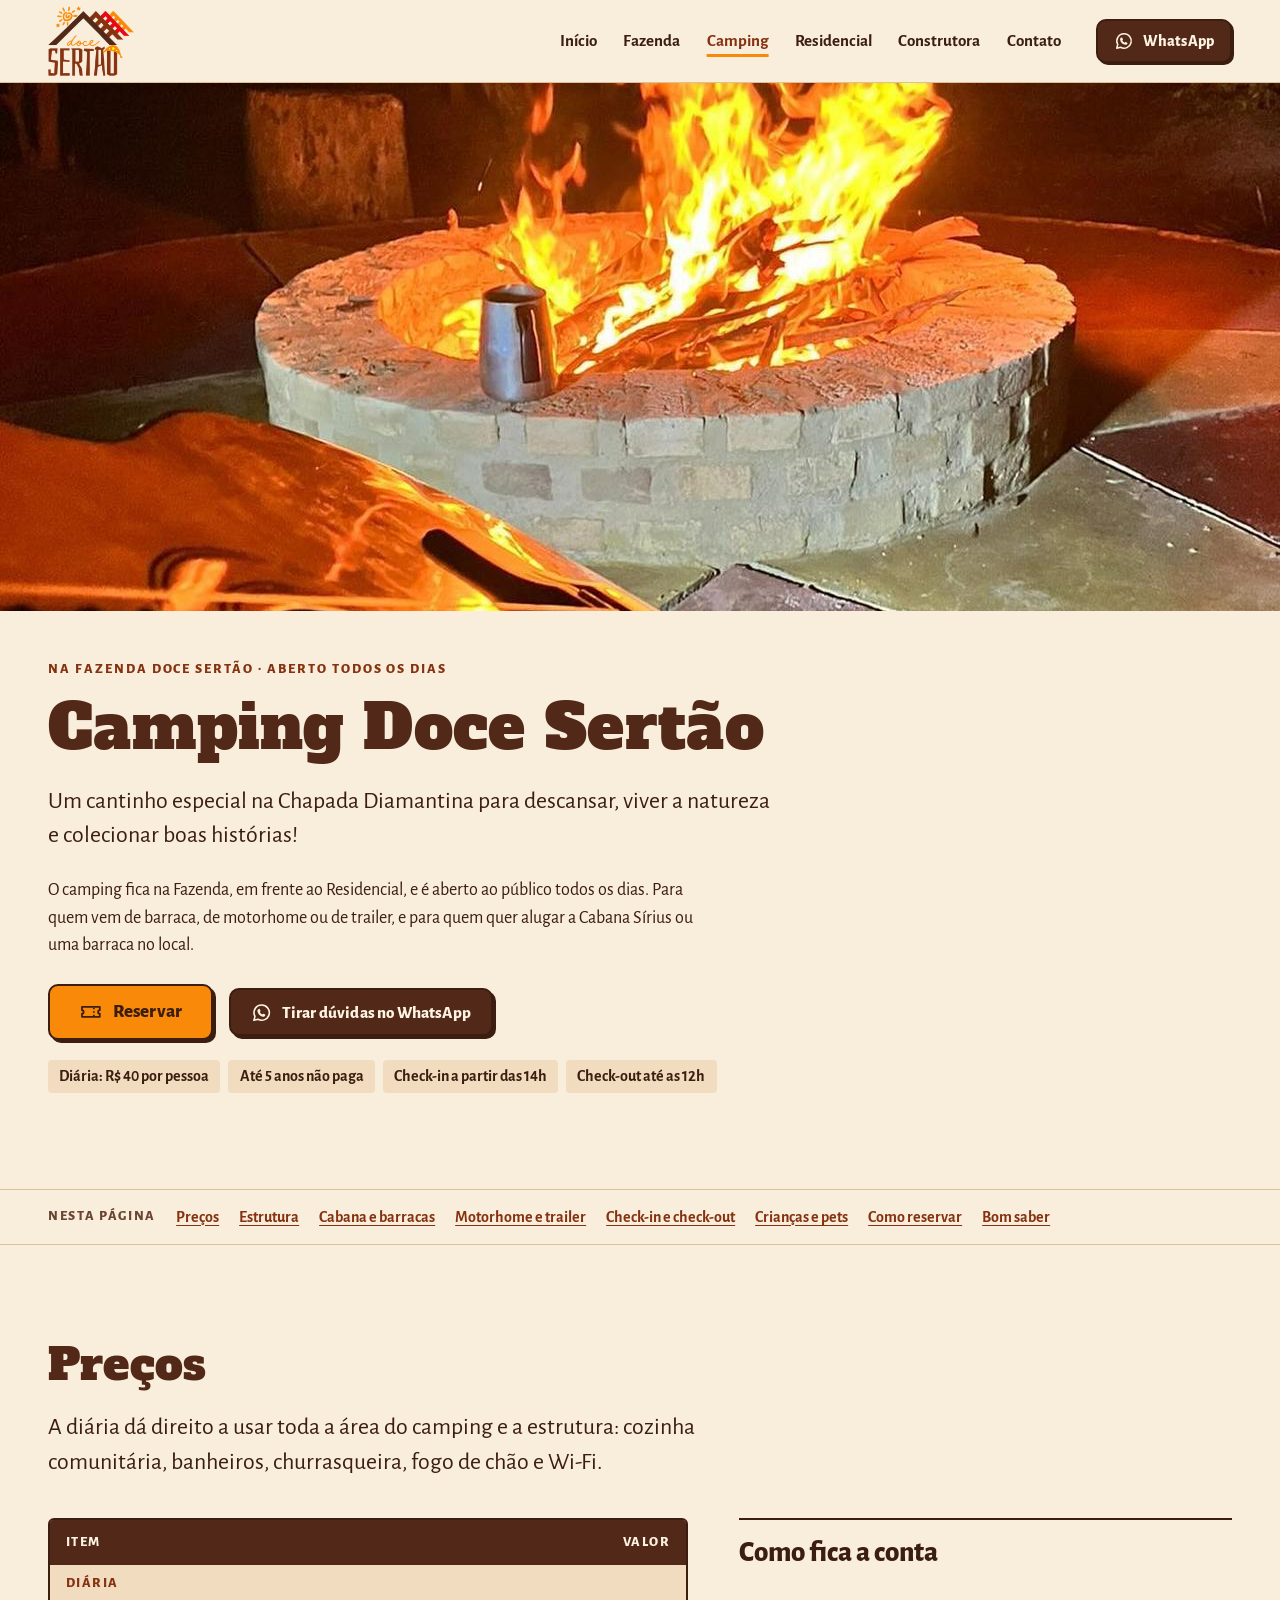
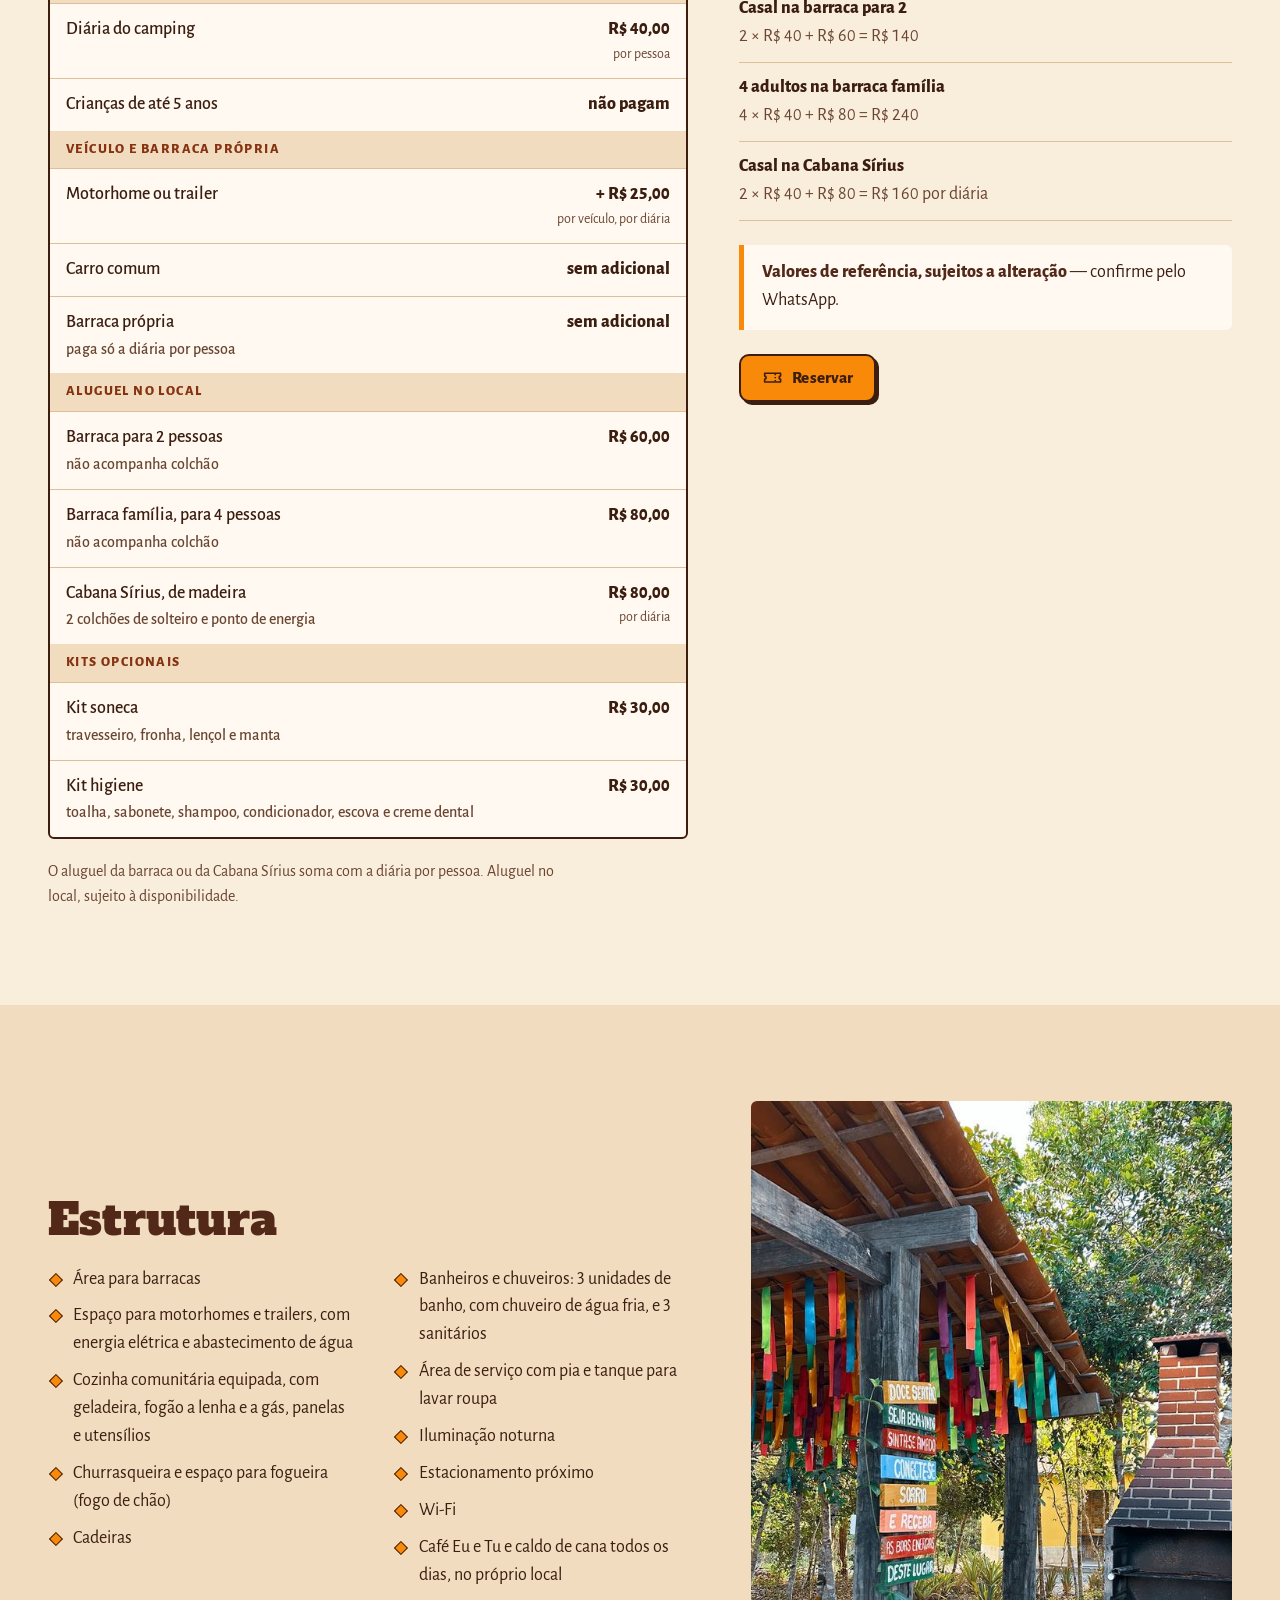
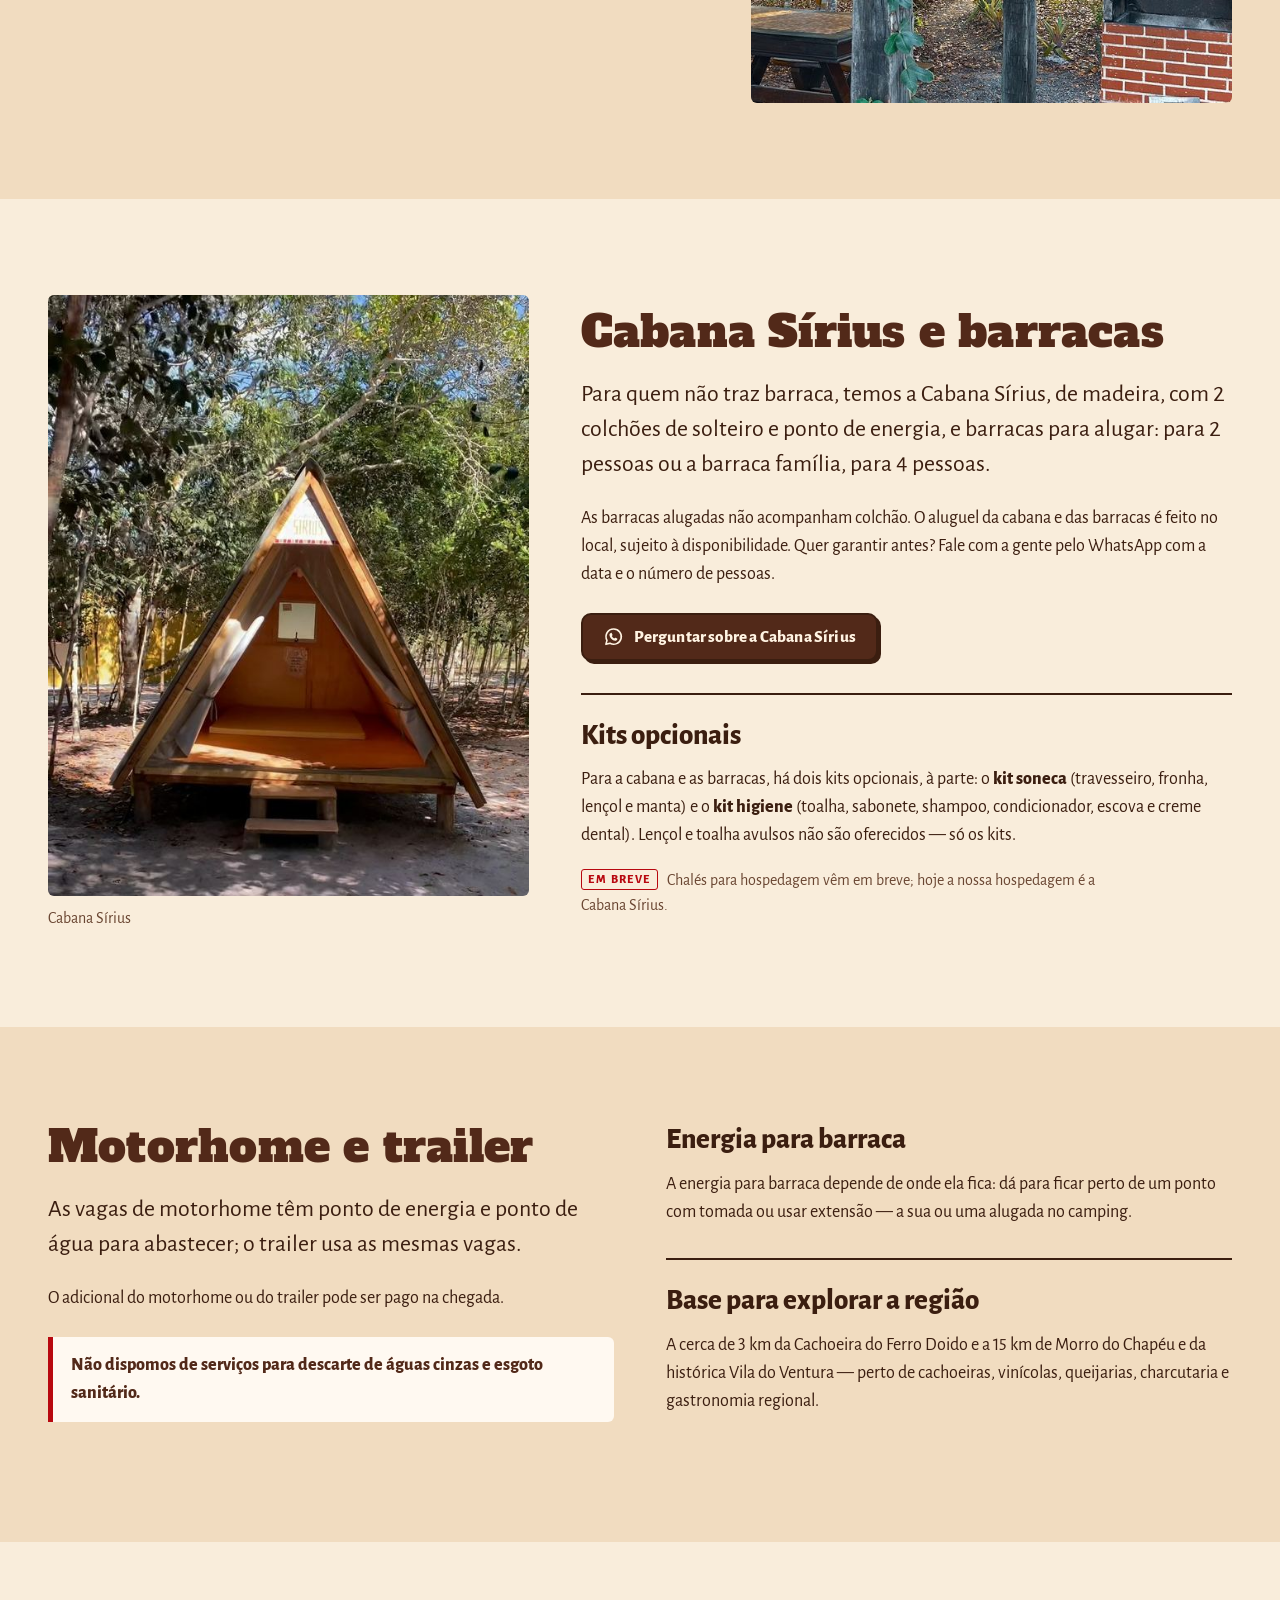
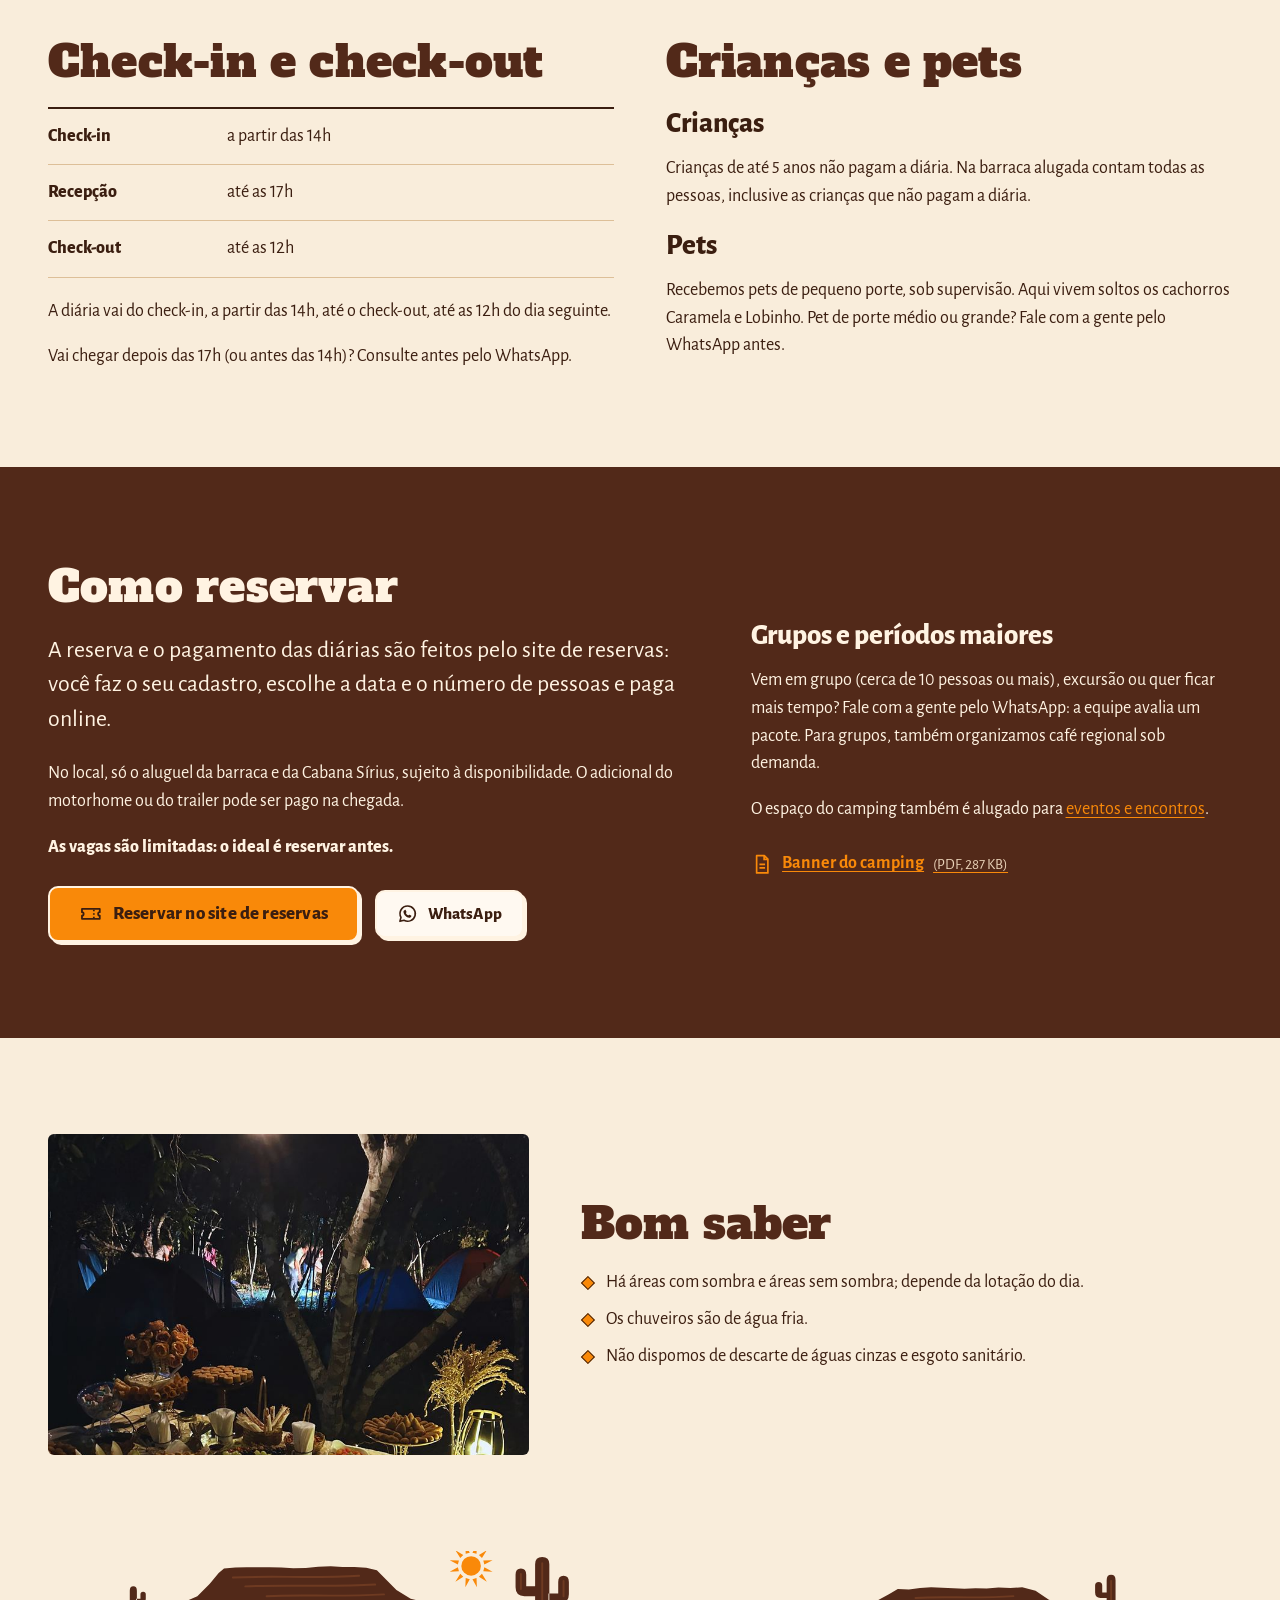
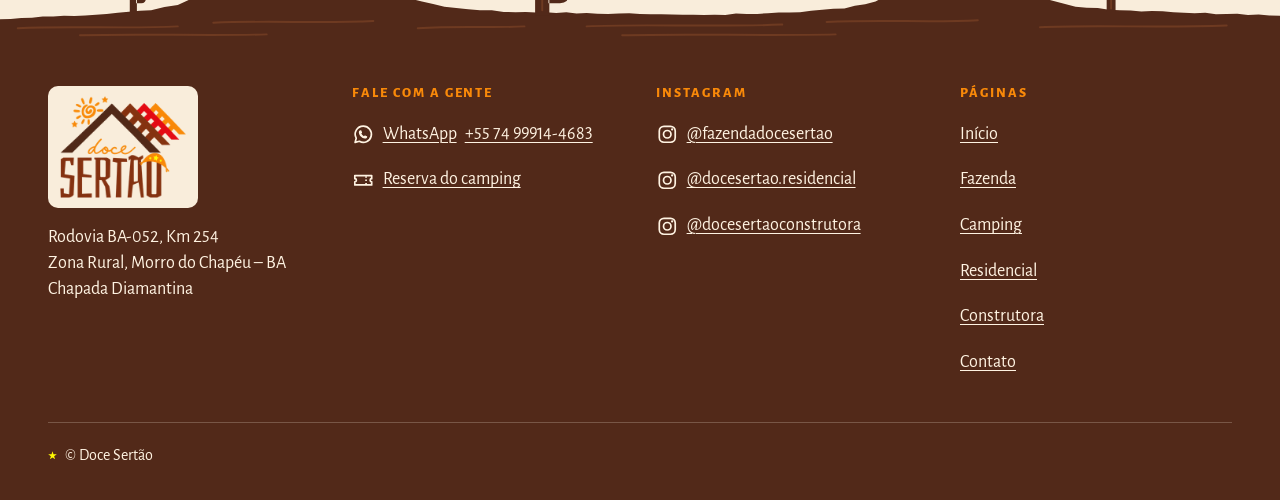
==== commit 66cbda81: "Prévia: capas, cardápio, mapas e ajustes de 11/11" ====
--- a/camping.html
+++ b/camping.html
@@ -61,7 +61,8 @@
 
 <main id="conteudo">
 
-  <section class="abertura" aria-labelledby="titulo">
+  <section class="abertura abertura--capa" aria-labelledby="titulo">
+    <figure class="capa"><img src="assets/fotos/fogueira-violao-800.jpg" srcset="assets/fotos/fogueira-violao-800.jpg 640w, assets/fotos/fogueira-violao-1600.jpg 1280w" sizes="100vw" width="1280" height="1600" alt="Fogueira acesa num círculo de pedras à noite, com um violão em primeiro plano" fetchpriority="high" decoding="async"></figure>
     <div class="envelope abertura__grade">
       <div>
         <p class="sobretitulo">Na Fazenda Doce Sertão · aberto todos os dias</p>
@@ -79,7 +80,6 @@
           <li>Check-out até as 12h</li>
         </ul>
       </div>
-      <figure class="abertura__foto"><img src="assets/fotos/fogueira-violao-800.jpg" srcset="assets/fotos/fogueira-violao-800.jpg 640w, assets/fotos/fogueira-violao-1600.jpg 1280w" sizes="(min-width: 75em) 540px, (min-width: 52em) 45vw, 100vw" width="1280" height="1600" alt="Fogueira acesa num círculo de pedras à noite, com um violão em primeiro plano" fetchpriority="high" decoding="async"></figure>
     </div>
   </section>
 
@@ -237,7 +237,7 @@
         <h3>Crianças</h3>
         <p>Crianças de até 5 anos não pagam a diária. Na barraca alugada contam todas as pessoas, inclusive as crianças que não pagam a diária.</p>
         <h3>Pets</h3>
-        <p>Recebemos pets de pequeno porte, sob supervisão. Aqui vivem soltos a Caramela e o Lobinho (cachorros) e o Inácio (gato). Pet de porte médio ou grande? Fale com a gente pelo WhatsApp antes.</p>
+        <p>Recebemos pets de pequeno porte, sob supervisão. Aqui vivem soltos os cachorros Caramela e Lobinho. Pet de porte médio ou grande? Fale com a gente pelo WhatsApp antes.</p>
       </div>
     </div>
   </section>
@@ -258,7 +258,7 @@
         <h3>Grupos e períodos maiores</h3>
         <p>Vem em grupo (cerca de 10 pessoas ou mais), excursão ou quer ficar mais tempo? Fale com a gente pelo WhatsApp: a equipe avalia um pacote. Para grupos, também organizamos café regional sob demanda.</p>
         <p>O espaço do camping também é alugado para <a href="fazenda.html#eventos">eventos e encontros</a>.</p>
-        <p><a class="link-doc" href="docs/banner-camping-doce-sertao.pdf" type="application/pdf"><svg class="ico" aria-hidden="true" focusable="false"><use href="#i-doc"/></svg>Banner do camping <small>(PDF, 287 KB)</small></a></p>
+        <p><a class="link-doc" href="docs/banner-camping-doce-sertao.pdf" type="application/pdf" target="_blank" rel="noopener"><svg class="ico" aria-hidden="true" focusable="false"><use href="#i-doc"/></svg>Banner do camping <small>(PDF, 287 KB)</small></a></p>
       </div>
     </div>
   </section>
--- a/assets/css/estilo.css
+++ b/assets/css/estilo.css
@@ -759,3 +759,31 @@
 .foco-esquerda { object-position: 28% 50%; }
 .duo > .foto--alta { max-width: 380px; width: 100%; justify-self: center; }
 @media (min-width: 40em) { .ficha--larga > div { grid-template-columns: minmax(12rem, 0.32fr) 1fr; } }
+
+/* ---------- Capa: foto inteira no topo das páginas internas ---------- */
+.abertura--capa { padding-top: 0; }
+.capa { position: relative; margin: 0 0 clamp(1.5rem, 4vw, 3rem); height: clamp(13.5rem, 42vw, 33rem); background: var(--c-areia); overflow: hidden; }
+.capa img { display: block; width: 100%; height: 100%; object-fit: cover; }
+.capa figcaption { position: absolute; right: 0.75rem; bottom: 0.6rem; padding: 0.15rem 0.6rem; border-radius: 999px; font-size: 0.8125rem; color: #fff; background: rgba(40, 18, 8, 0.72); }
+.abertura--capa .abertura__grade { grid-template-columns: minmax(0, 1fr); }
+.abertura--capa .abertura__grade > div { max-width: 46rem; }
+
+/* ---------- Mapas ---------- */
+.mapa { display: block; width: 100%; height: clamp(20rem, 56vw, 34rem); border: 0; border-radius: var(--raio); background: var(--c-areia); }
+.mapa--baixo { height: clamp(16rem, 40vw, 22rem); margin-block: 1rem; }
+
+/* ---------- Cardápio ---------- */
+.cardapio { display: grid; gap: clamp(1.5rem, 4vw, 3rem); margin-top: 1.5rem; }
+@media (min-width: 52em) { .cardapio { grid-template-columns: repeat(2, minmax(0, 1fr)); align-items: start; } .cardapio__grupo:last-child { grid-column: 2; grid-row: 1 / span 2; } }
+.cardapio__grupo h3 { margin-bottom: 0.5rem; }
+.cardapio__grupo ul { list-style: none; margin: 0; padding: 0; }
+.cardapio__grupo li { display: flex; justify-content: space-between; align-items: baseline; gap: 1rem; padding: 0.6rem 0; border-bottom: 1px solid var(--c-linha); }
+.cardapio__item { font-weight: 600; }
+.cardapio__item small { display: block; font-weight: 400; color: var(--c-tinta-suave); }
+.cardapio__preco { white-space: nowrap; font-weight: 700; font-variant-numeric: tabular-nums; }
+
+/* ---------- Galeria ---------- */
+.galeria { display: grid; grid-template-columns: repeat(2, minmax(0, 1fr)); gap: clamp(0.6rem, 2vw, 1.25rem); margin-top: 1.5rem; }
+@media (min-width: 52em) { .galeria { grid-template-columns: repeat(4, minmax(0, 1fr)); } }
+.galeria .foto { aspect-ratio: 4 / 3; }
+.galeria .foto img { width: 100%; height: 100%; object-fit: cover; }
